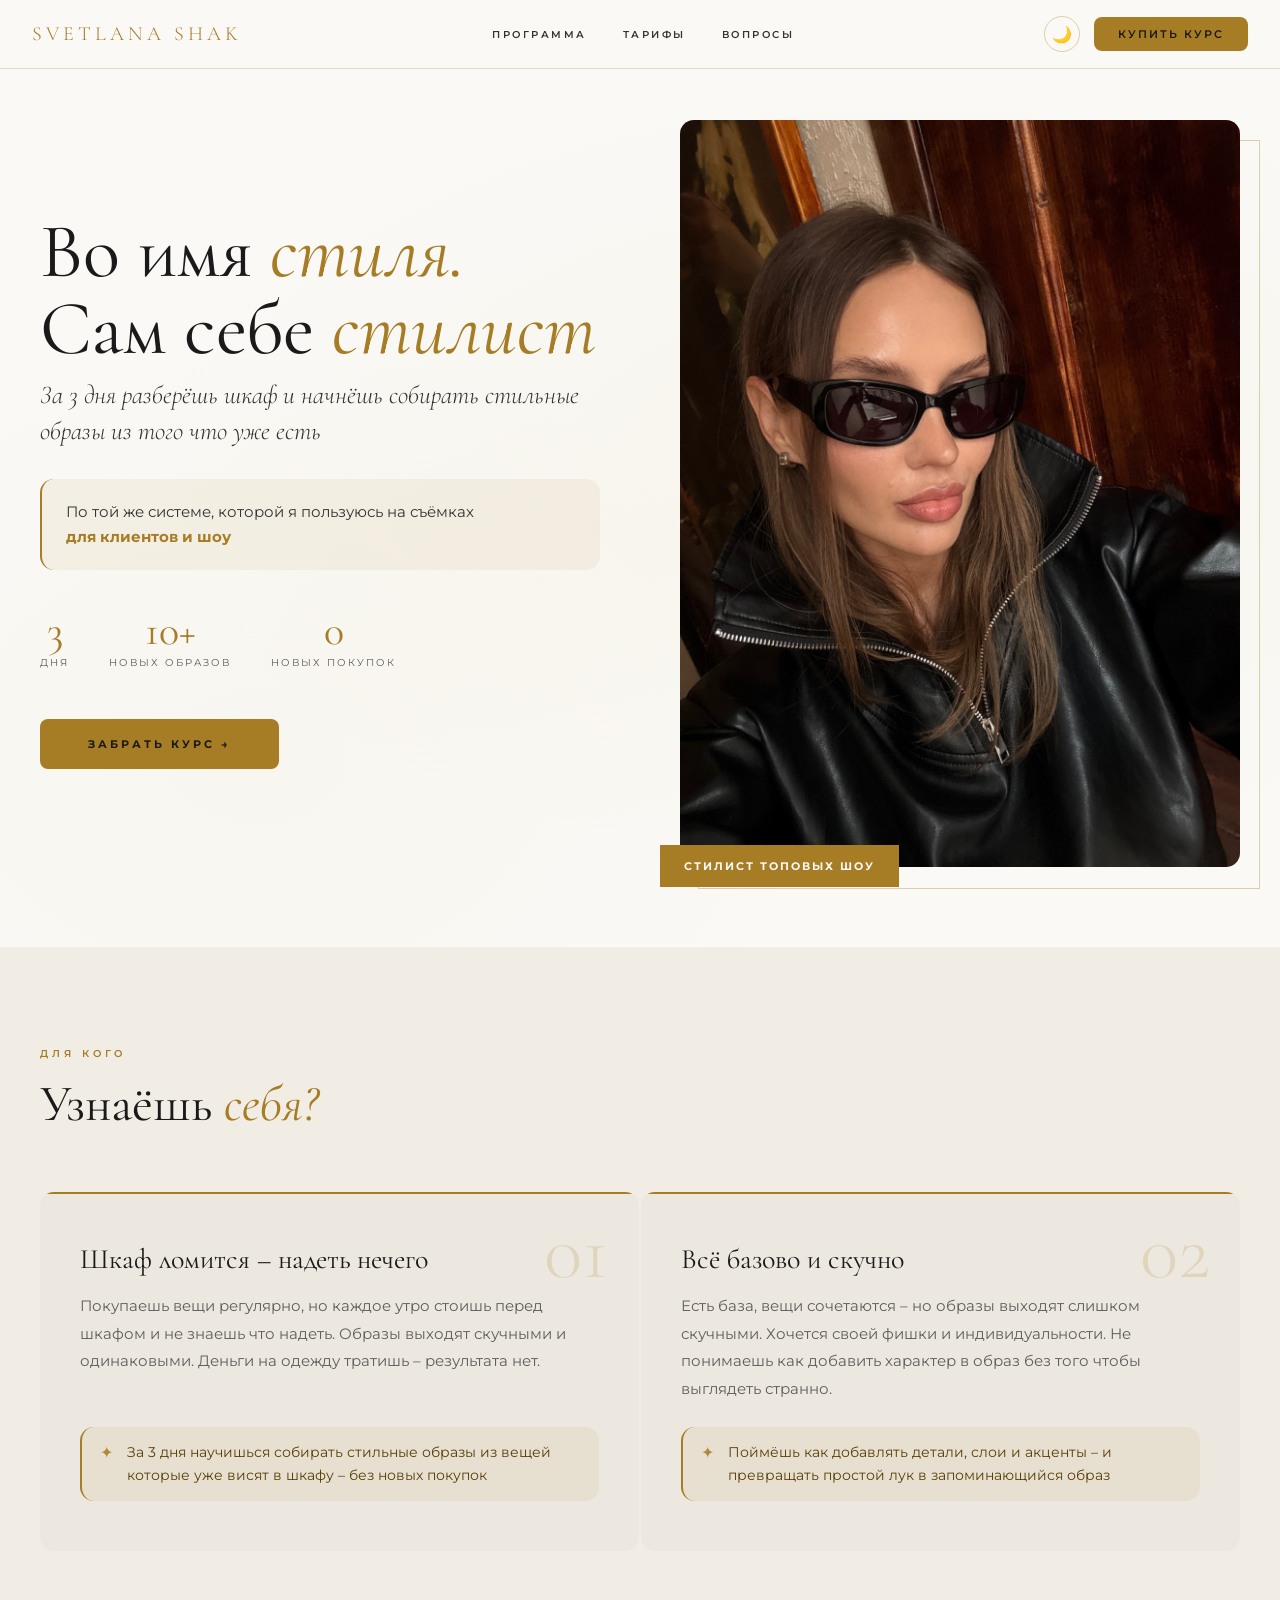
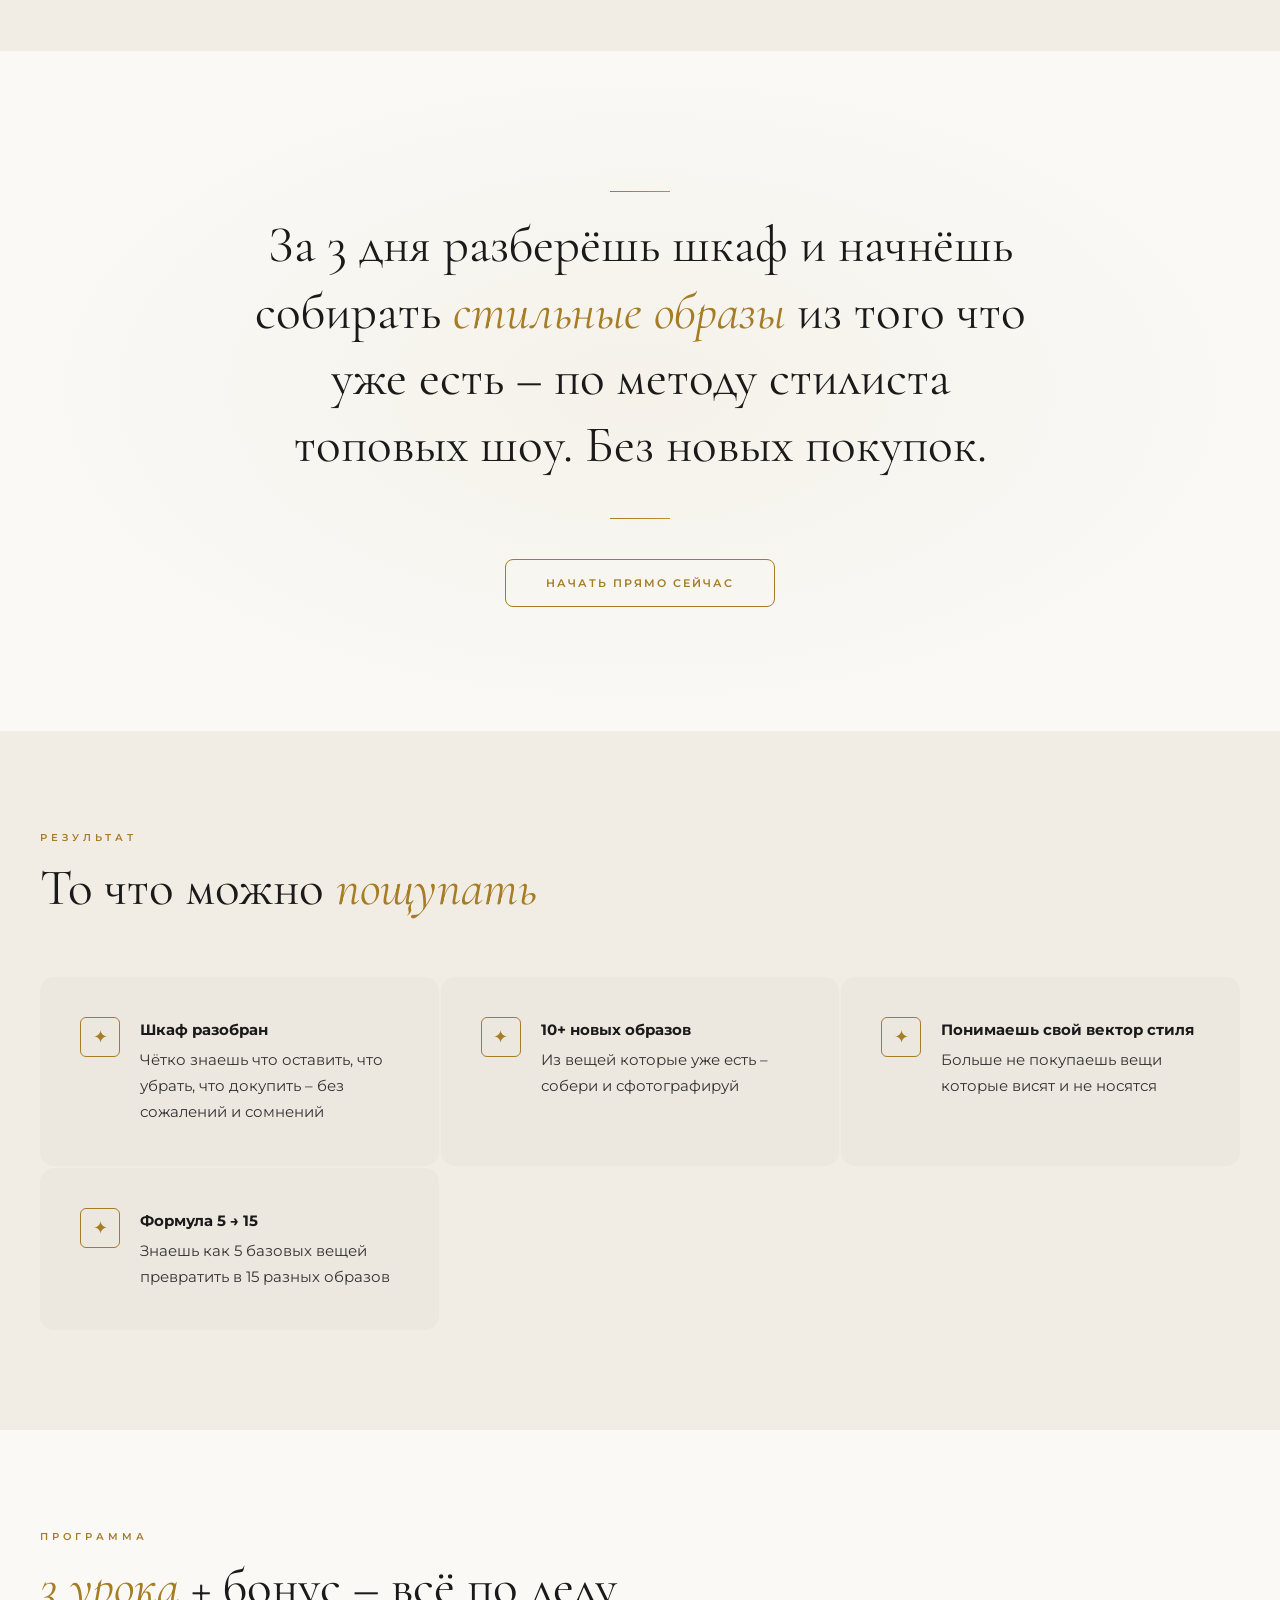
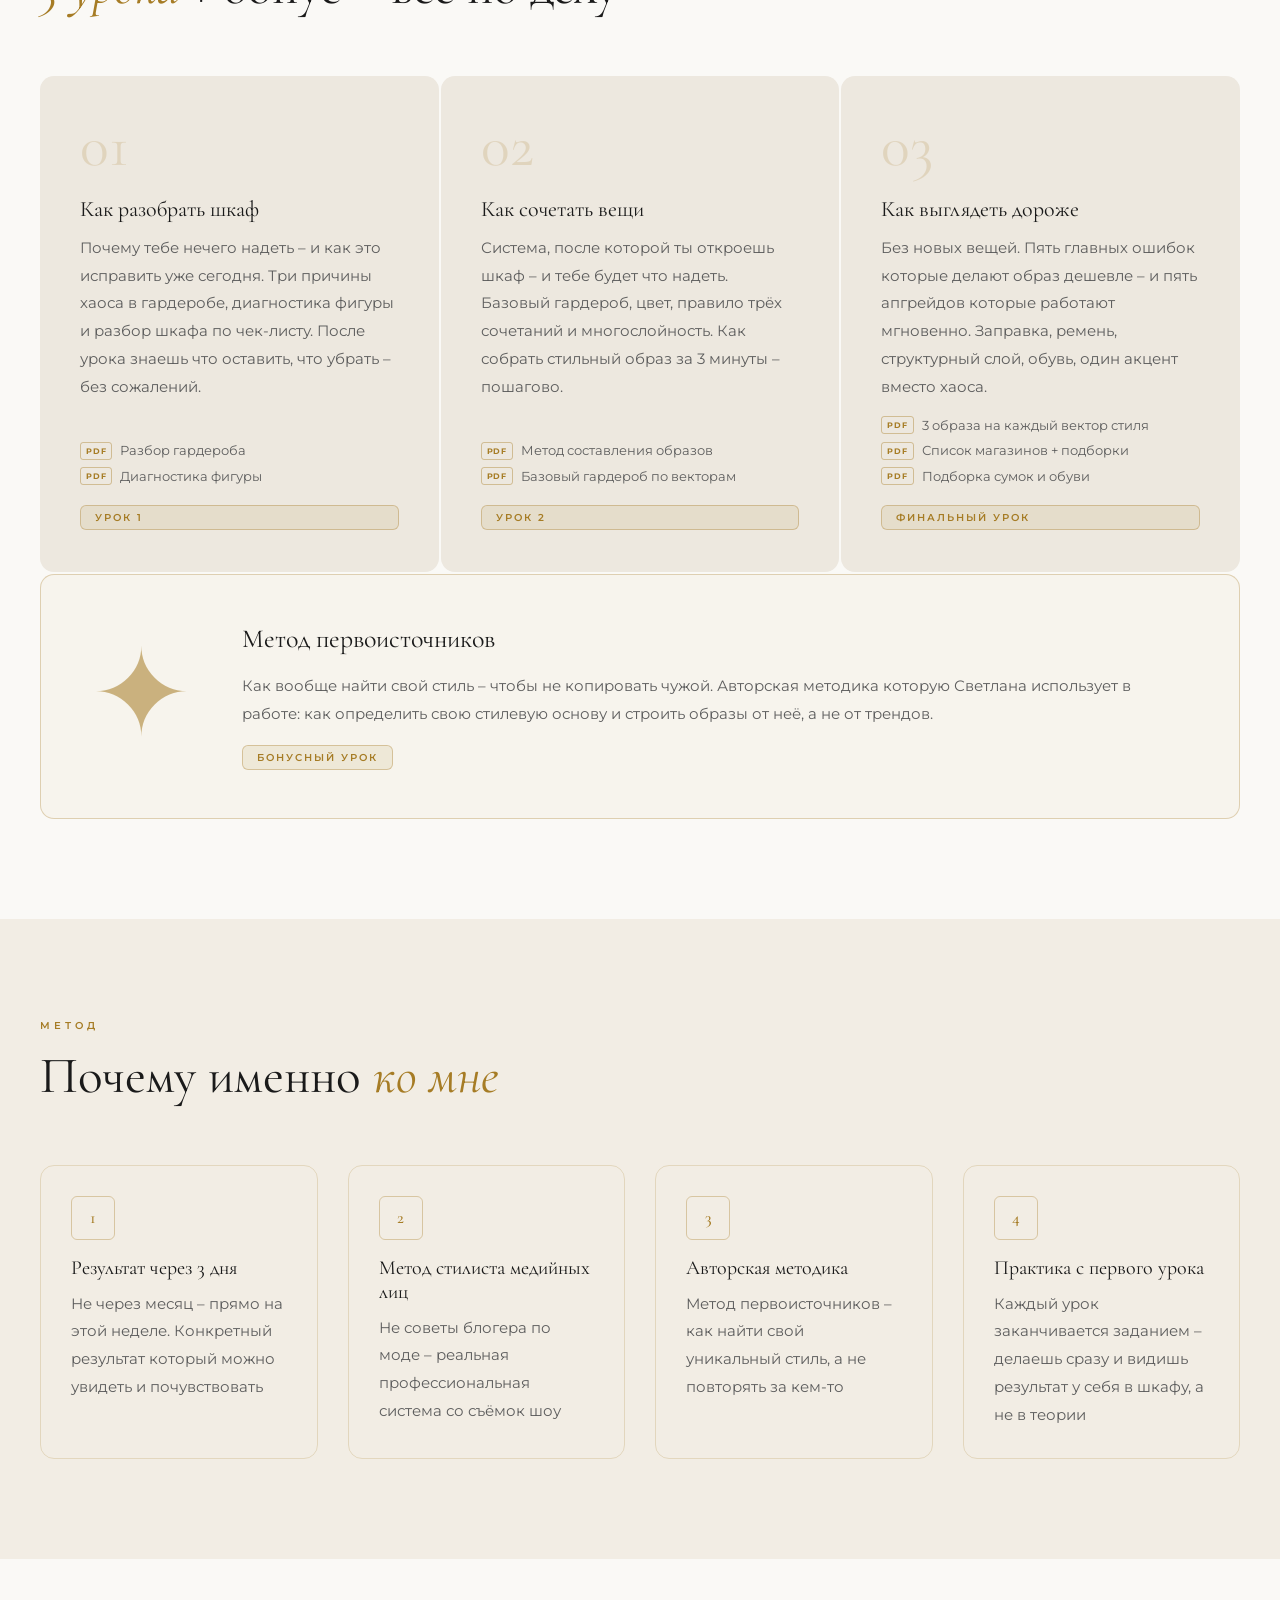
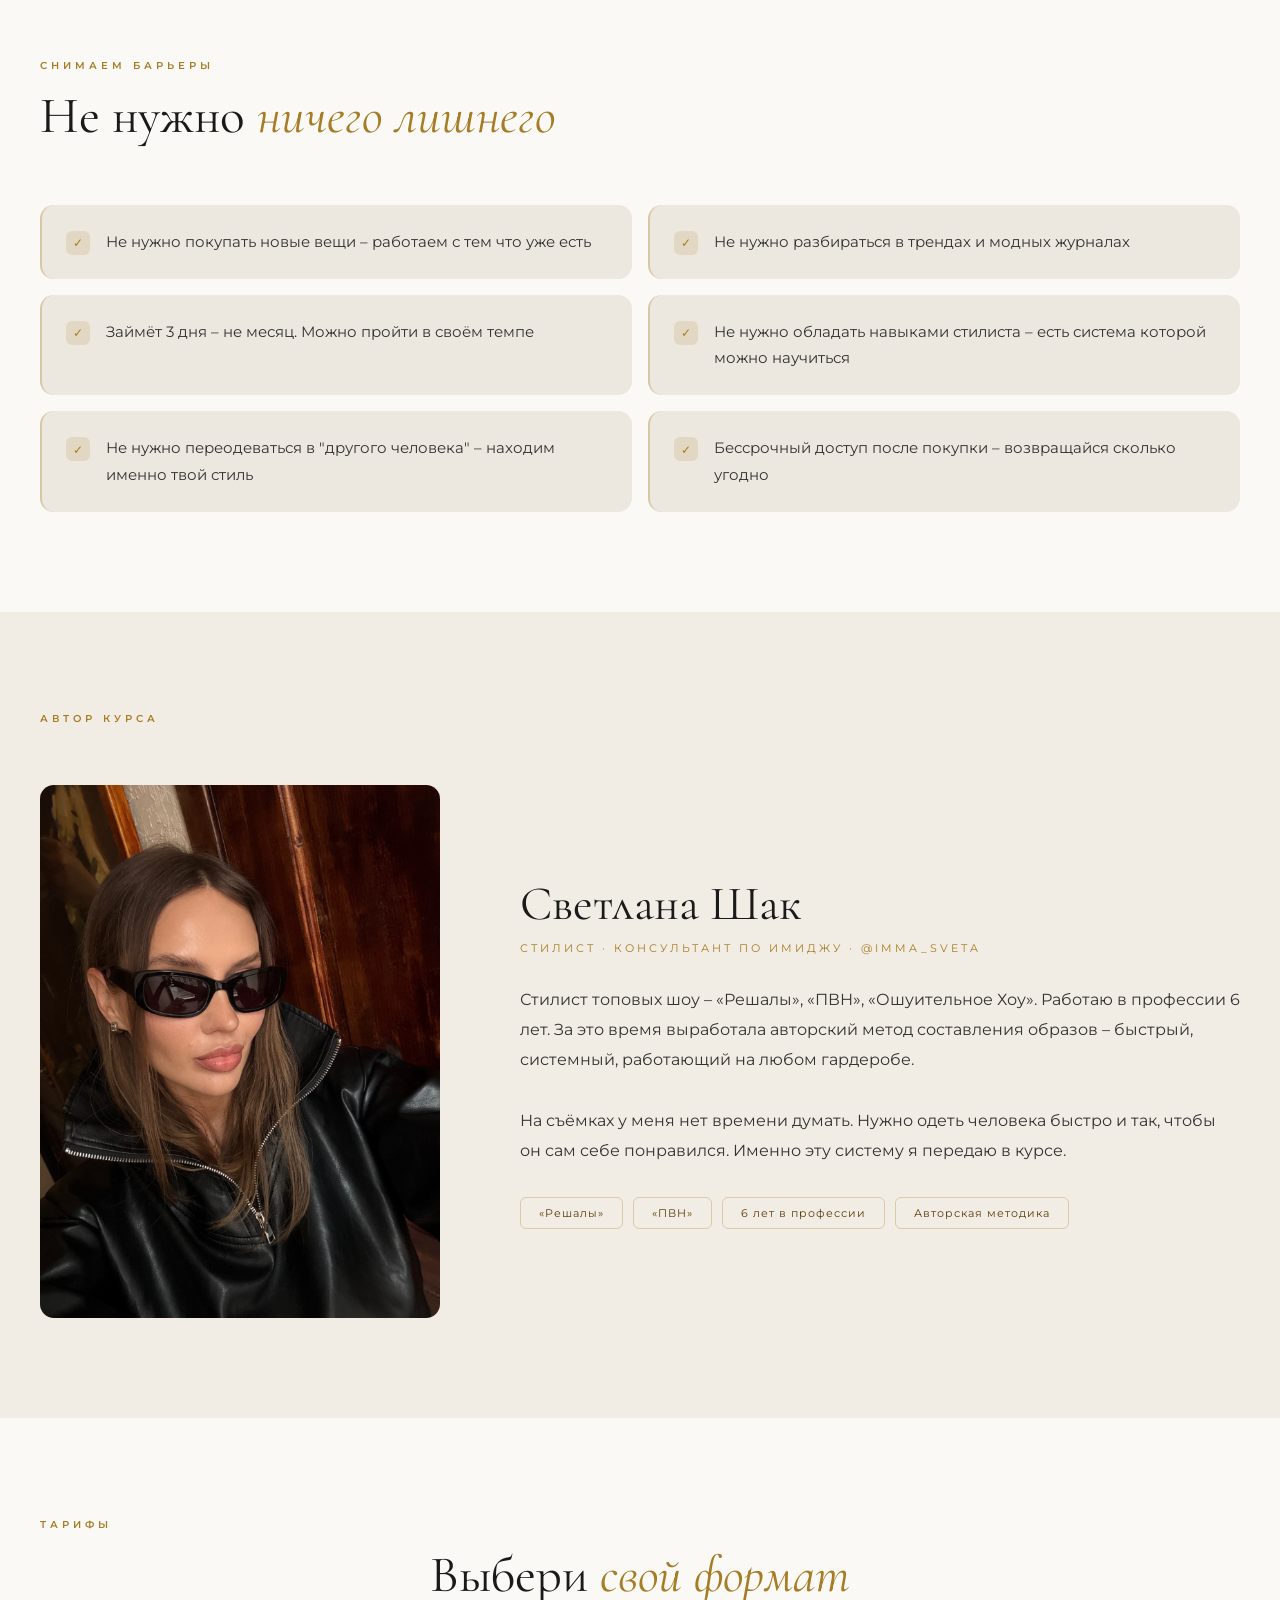
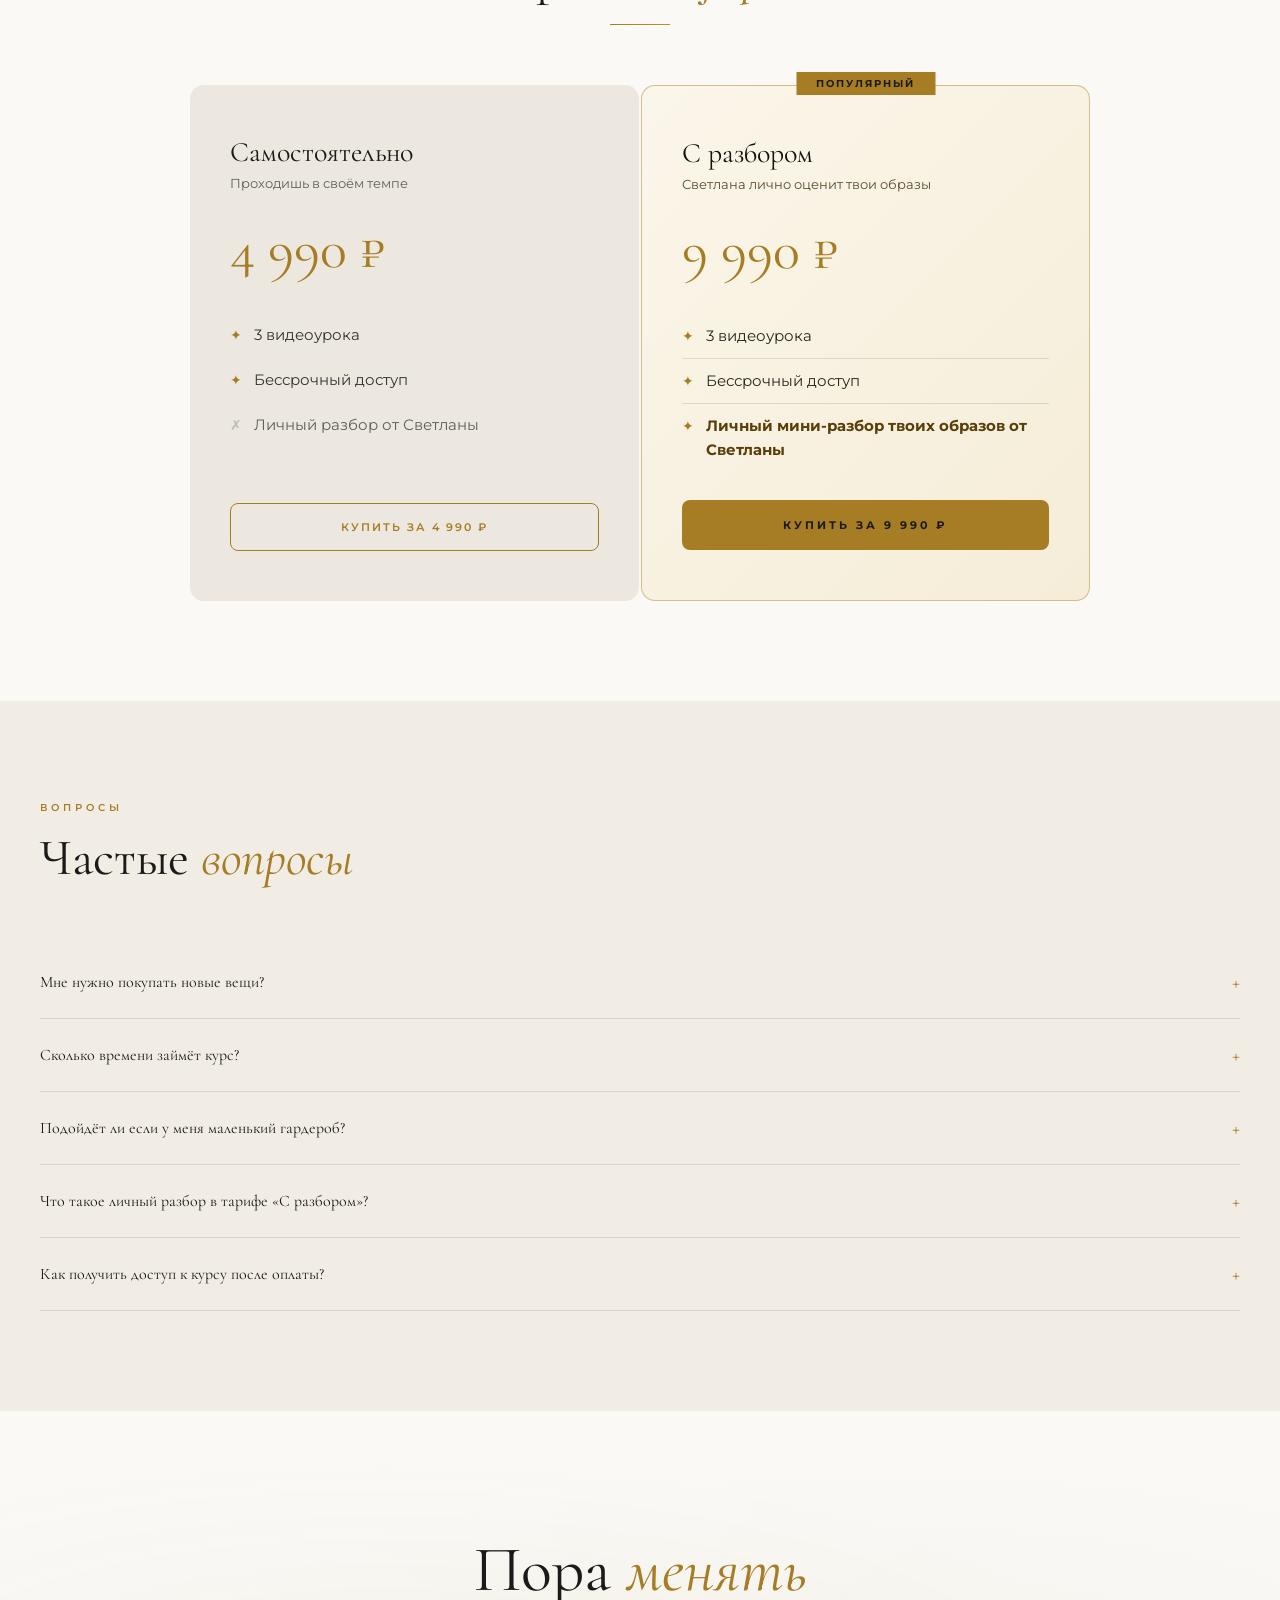
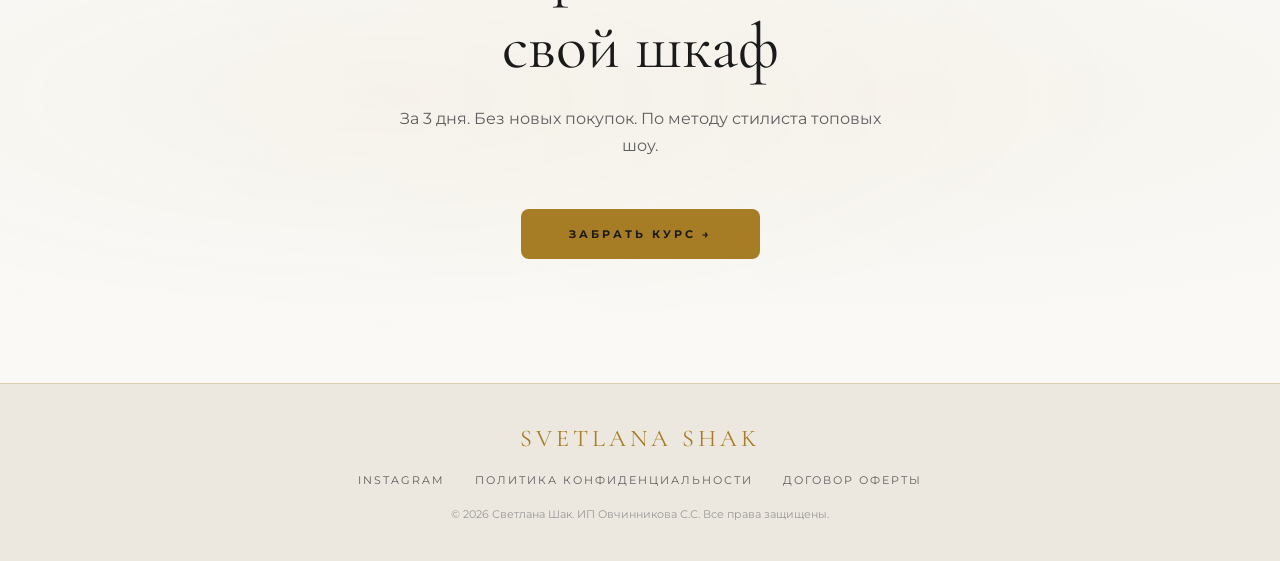
==== index.html @ 478f1543 "Add files via upload" ====
<!DOCTYPE html>
<html lang="ru">
<head>
<meta charset="UTF-8">
<meta name="viewport" content="width=device-width, initial-scale=1.0">
<title>Во имя стиля. Сам себе стилист – Светлана Шак</title>
<meta name="description" content="Онлайн-курс стилиста Светланы Шак. За 3 дня разберёшь шкаф и начнёшь собирать 10+ стильных образов из вещей которые уже есть – без новых покупок.">
<meta property="og:title" content="Во имя стиля. Сам себе стилист – Светлана Шак">
<meta property="og:description" content="За 3 дня разберёшь шкаф и начнёшь собирать стильные образы из того что уже есть. По методу стилиста топовых шоу.">
<meta property="og:image" content="https://svetlanashak.github.io/-/photo.jpg">
<meta property="og:type" content="website">
<link rel="preconnect" href="https://fonts.googleapis.com">
<link rel="preconnect" href="https://fonts.gstatic.com" crossorigin>
<link href="https://fonts.googleapis.com/css2?family=Cormorant+Garamond:ital,wght@0,300;0,400;0,500;0,600;1,300;1,400&family=Montserrat:wght@300;400;500;600;700&display=swap" rel="stylesheet">
<link rel="icon" type="image/png" href="favicon.png">
<link rel="apple-touch-icon" href="favicon.png">
<link rel="stylesheet" href="styles.css">
<script src="main.js" defer></script>
</head>
<body>

<a class="skip-link" href="#main-content">К содержанию</a>

<div id="scroll-progress"></div>

<!-- NAV -->
<nav aria-label="Основная навигация">
  <a href="#" class="nav-logo" aria-label="На главную">Svetlana Shak</a>
  <div class="nav-links">
    <a href="#program" class="nav-link">Программа</a>
    <a href="#tariffs" class="nav-link">Тарифы</a>
    <a href="#faq" class="nav-link">Вопросы</a>
  </div>
  <div class="nav-actions">
    <button type="button" id="theme-toggle" aria-label="Сменить тему: тёмная или светлая тема">🌙</button>
    <a href="#tariffs" class="nav-cta">Купить курс</a>
    <button type="button" class="nav-hamburger" id="nav-hamburger" aria-label="Открыть меню" aria-expanded="false">
      <span></span><span></span><span></span>
    </button>
  </div>
</nav>

<div class="mobile-nav" id="mobile-nav" aria-hidden="true">
  <a href="#program" class="mobile-nav-link">Программа</a>
  <a href="#tariffs" class="mobile-nav-link">Тарифы</a>
  <a href="#faq" class="mobile-nav-link">Вопросы</a>
  <a href="#tariffs" class="mobile-nav-cta">Купить курс</a>
</div>

<main id="main-content" tabindex="-1">

<!-- HERO -->
<section class="hero">
  <div class="hero-grid">
    <div class="hero-content">
      <h1 class="fade-up delay-2">
        Во имя <em>стиля.</em><br>Сам себе <em>стилист</em>
      </h1>
      <p class="hero-sub fade-up delay-3">
        За 3 дня разберёшь шкаф и начнёшь собирать стильные образы из того что уже есть
      </p>
      <div class="hero-promise fade-up delay-4">
        По той же системе, которой я пользуюсь на съёмках<br>
        <strong>для клиентов и шоу</strong>
      </div>
      <div class="hero-stats fade-up delay-4">
        <div class="stat-item">
          <div class="stat-num" data-target="3">3</div>
          <div class="stat-label">дня</div>
        </div>
        <div class="stat-item">
          <div class="stat-num" data-target="10" data-plus="1">10+</div>
          <div class="stat-label">новых образов</div>
        </div>
        <div class="stat-item">
          <div class="stat-num">0</div>
          <div class="stat-label">новых покупок</div>
        </div>
      </div>
      <a href="#tariffs" class="btn-gold fade-up delay-4">Забрать курс →</a>
    </div>
    <div class="hero-photo fade-up delay-3">
      <div class="hero-photo-wrap">
        <img src="photo.jpg" alt="Светлана Шак – стилист" width="600" height="800" decoding="async" fetchpriority="high">
      </div>
      <div class="hero-photo-label">Стилист топовых шоу</div>
    </div>
  </div>
</section>

<!-- FOR WHOM -->
<section class="for-whom">
  <div class="container">
    <div class="section-label">Для кого</div>
    <h2 class="section-title">Узнаёшь <em>себя?</em></h2>

    <div class="for-whom-grid">
      <div class="segment-card">
        <div class="segment-num">01</div>
        <div class="segment-title">Шкаф ломится – надеть нечего</div>
        <p class="segment-desc">Покупаешь вещи регулярно, но каждое утро стоишь перед шкафом и не знаешь что надеть. Образы выходят скучными и одинаковыми. Деньги на одежду тратишь – результата нет.</p>
        <div class="segment-result">
          За 3 дня научишься собирать стильные образы из вещей которые уже висят в шкафу – без новых покупок
        </div>
      </div>
      <div class="segment-card">
        <div class="segment-num">02</div>
        <div class="segment-title">Всё базово и скучно</div>
        <p class="segment-desc">Есть база, вещи сочетаются – но образы выходят слишком скучными. Хочется своей фишки и индивидуальности. Не понимаешь как добавить характер в образ без того чтобы выглядеть странно.</p>
        <div class="segment-result">
          Поймёшь как добавлять детали, слои и акценты – и превращать простой лук в запоминающийся образ
        </div>
      </div>
    </div>
  </div>
</section>

<!-- BIG PROMISE -->
<section class="big-promise">
  <div class="gold-line"></div>
  <p class="promise-text">
    За 3 дня разберёшь шкаф и начнёшь собирать <em>стильные образы</em> из того что уже есть – по методу стилиста топовых шоу. Без новых покупок.
  </p>
  <div class="gold-line"></div>
  <a href="#tariffs" class="btn-outline">Начать прямо сейчас</a>
</section>

<!-- RESULTS -->
<section class="results">
  <div class="container">
    <div class="section-label">Результат</div>
    <h2 class="section-title">То что можно <em>пощупать</em></h2>

    <div class="results-grid">
      <div class="result-item">
        <div class="result-icon">✦</div>
        <div class="result-text">
          <strong>Шкаф разобран</strong>
          Чётко знаешь что оставить, что убрать, что докупить – без сожалений и сомнений
        </div>
      </div>
      <div class="result-item">
        <div class="result-icon">✦</div>
        <div class="result-text">
          <strong>10+ новых образов</strong>
          Из вещей которые уже есть – собери и сфотографируй
        </div>
      </div>
      <div class="result-item">
        <div class="result-icon">✦</div>
        <div class="result-text">
          <strong>Понимаешь свой вектор стиля</strong>
          Больше не покупаешь вещи которые висят и не носятся
        </div>
      </div>
      <div class="result-item">
        <div class="result-icon">✦</div>
        <div class="result-text">
          <strong>Формула 5 → 15</strong>
          Знаешь как 5 базовых вещей превратить в 15 разных образов
        </div>
      </div>
    </div>
  </div>
</section>

<!-- PROGRAM -->
<section class="program" id="program">
  <div class="container">
    <div class="section-label">Программа</div>
    <h2 class="section-title"><em>3 урока</em> + бонус – всё по делу</h2>

    <div class="program-grid">
      <div class="lesson-card">
        <div class="lesson-num">01</div>
        <div class="lesson-title">Как разобрать шкаф</div>
        <p class="lesson-desc">Почему тебе нечего надеть – и как это исправить уже сегодня. Три причины хаоса в гардеробе, диагностика фигуры и разбор шкафа по чек-листу. После урока знаешь что оставить, что убрать – без сожалений.</p>
        <div class="lesson-materials">
          <div class="material-chip"><span class="material-type">PDF</span> Разбор гардероба</div>
          <div class="material-chip"><span class="material-type">PDF</span> Диагностика фигуры</div>
        </div>
        <div class="lesson-badge">Урок 1</div>
      </div>
      <div class="lesson-card">
        <div class="lesson-num">02</div>
        <div class="lesson-title">Как сочетать вещи</div>
        <p class="lesson-desc">Система, после которой ты откроешь шкаф – и тебе будет что надеть. Базовый гардероб, цвет, правило трёх сочетаний и многослойность. Как собрать стильный образ за 3 минуты – пошагово.</p>
        <div class="lesson-materials">
          <div class="material-chip"><span class="material-type">PDF</span> Метод составления образов</div>
          <div class="material-chip"><span class="material-type">PDF</span> Базовый гардероб по векторам</div>
        </div>
        <div class="lesson-badge">Урок 2</div>
      </div>
      <div class="lesson-card">
        <div class="lesson-num">03</div>
        <div class="lesson-title">Как выглядеть дороже</div>
        <p class="lesson-desc">Без новых вещей. Пять главных ошибок которые делают образ дешевле – и пять апгрейдов которые работают мгновенно. Заправка, ремень, структурный слой, обувь, один акцент вместо хаоса.</p>
        <div class="lesson-materials">
          <div class="material-chip"><span class="material-type">PDF</span> 3 образа на каждый вектор стиля</div>
          <div class="material-chip"><span class="material-type">PDF</span> Список магазинов + подборки</div>
          <div class="material-chip"><span class="material-type">PDF</span> Подборка сумок и обуви</div>
        </div>
        <div class="lesson-badge">Финальный урок</div>
      </div>
      <div class="lesson-card lesson-card--bonus">
        <div class="lesson-num">✦</div>
        <div class="lesson-title">Метод первоисточников</div>
        <p class="lesson-desc">Как вообще найти свой стиль – чтобы не копировать чужой. Авторская методика которую Светлана использует в работе: как определить свою стилевую основу и строить образы от неё, а не от трендов.</p>
        <div class="lesson-badge">Бонусный урок</div>
      </div>
    </div>
  </div>
</section>

<!-- WOW EFFECTS -->
<section class="wow-section">
  <div class="container">
    <div class="section-label">Метод</div>
    <h2 class="section-title">Почему именно <em>ко мне</em></h2>

    <div class="wow-grid">
      <div class="wow-item">
        <div class="wow-icon" aria-hidden="true">1</div>
        <div class="wow-title">Результат через 3 дня</div>
        <p class="wow-desc">Не через месяц – прямо на этой неделе. Конкретный результат который можно увидеть и почувствовать</p>
      </div>
      <div class="wow-item">
        <div class="wow-icon" aria-hidden="true">2</div>
        <div class="wow-title">Метод стилиста медийных лиц</div>
        <p class="wow-desc">Не советы блогера по моде – реальная профессиональная система со съёмок шоу</p>
      </div>
      <div class="wow-item">
        <div class="wow-icon" aria-hidden="true">3</div>
        <div class="wow-title">Авторская методика</div>
        <p class="wow-desc">Метод первоисточников – как найти свой уникальный стиль, а не повторять за кем-то</p>
      </div>
      <div class="wow-item">
        <div class="wow-icon" aria-hidden="true">4</div>
        <div class="wow-title">Практика с первого урока</div>
        <p class="wow-desc">Каждый урок заканчивается заданием – делаешь сразу и видишь результат у себя в шкафу, а не в теории</p>
      </div>
    </div>
  </div>
</section>

<!-- PAIN KILLERS -->
<section class="painkillers">
  <div class="container">
    <div class="section-label">Снимаем барьеры</div>
    <h2 class="section-title">Не нужно <em>ничего лишнего</em></h2>

    <div class="pk-list">
      <div class="pk-item">
        <div class="pk-check">✓</div>
        <div class="pk-text">Не нужно покупать новые вещи – работаем с тем что уже есть</div>
      </div>
      <div class="pk-item">
        <div class="pk-check">✓</div>
        <div class="pk-text">Не нужно разбираться в трендах и модных журналах</div>
      </div>
      <div class="pk-item">
        <div class="pk-check">✓</div>
        <div class="pk-text">Займёт 3 дня – не месяц. Можно пройти в своём темпе</div>
      </div>
      <div class="pk-item">
        <div class="pk-check">✓</div>
        <div class="pk-text">Не нужно обладать навыками стилиста – есть система которой можно научиться</div>
      </div>
      <div class="pk-item">
        <div class="pk-check">✓</div>
        <div class="pk-text">Не нужно переодеваться в "другого человека" – находим именно твой стиль</div>
      </div>
      <div class="pk-item">
        <div class="pk-check">✓</div>
        <div class="pk-text">Бессрочный доступ после покупки – возвращайся сколько угодно</div>
      </div>
    </div>
  </div>
</section>

<!-- EXPERT -->
<section class="expert">
  <div class="container">
    <div class="section-label">Автор курса</div>
    <div class="expert-grid">
      <div class="expert-photo">
        <div class="expert-photo-wrap">
          <img src="photo.jpg" alt="Светлана Шак" loading="lazy" decoding="async" width="400" height="533">
        </div>
      </div>
      <div class="expert-info">
        <div class="expert-name">Светлана Шак</div>
        <div class="expert-title">Стилист · Консультант по имиджу · @imma_sveta</div>
        <p class="expert-bio">
          Стилист топовых шоу – «Решалы», «ПВН», «Ошуительное Хоу». Работаю в профессии 6 лет. За это время выработала авторский метод составления образов – быстрый, системный, работающий на любом гардеробе.
        </p>
        <p class="expert-bio">
          На съёмках у меня нет времени думать. Нужно одеть человека быстро и так, чтобы он сам себе понравился. Именно эту систему я передаю в курсе.
        </p>
        <div class="expert-tags">
          <div class="expert-tag">«Решалы»</div>
          <div class="expert-tag">«ПВН»</div>
          <div class="expert-tag">6 лет в профессии</div>
          <div class="expert-tag">Авторская методика</div>
        </div>
      </div>
    </div>
  </div>
</section>

<!-- TARIFFS -->
<section class="tariffs" id="tariffs">
  <div class="container">
    <div class="section-label">Тарифы</div>
    <h2 class="section-title">Выбери <em>свой формат</em></h2>
    <div class="gold-line"></div>

    <div class="tariffs-grid">
      <div class="tariff-card">
        <div class="tariff-name">Самостоятельно</div>
        <div class="tariff-subtitle">Проходишь в своём темпе</div>
        <div class="tariff-price">4 990 ₽</div>
        <ul class="tariff-features">
          <li><span class="feat-icon">✦</span> 3 видеоурока</li>
          <li><span class="feat-icon">✦</span> Бессрочный доступ</li>
          <li><span class="feat-icon no">✗</span> <span class="feat-muted">Личный разбор от Светланы</span></li>
        </ul>
        <a href="#" class="btn-outline">Купить за 4 990 ₽</a>
      </div>

      <div class="tariff-card featured">
        <div class="tariff-name">С разбором</div>
        <div class="tariff-subtitle">Светлана лично оценит твои образы</div>
        <div class="tariff-price">9 990 ₽</div>
        <ul class="tariff-features">
          <li><span class="feat-icon">✦</span> 3 видеоурока</li>
          <li><span class="feat-icon">✦</span> Бессрочный доступ</li>
          <li><span class="feat-icon">✦</span> <strong>Личный мини-разбор твоих образов от Светланы </strong></li>
        </ul>
        <a href="#" class="btn-gold">Купить за 9 990 ₽</a>
      </div>
    </div>
  </div>
</section>

<!-- FAQ -->
<section class="faq" id="faq">
  <div class="container">
    <div class="section-label">Вопросы</div>
    <h2 class="section-title" id="faq-heading">Частые <em>вопросы</em></h2>

    <div class="faq-list" role="region" aria-labelledby="faq-heading">
      <div class="faq-item">
        <button type="button" class="faq-q" id="faq-q-1" aria-expanded="false" aria-controls="faq-panel-1">
          <span class="faq-q-text">Мне нужно покупать новые вещи?</span>
          <span class="faq-arrow" aria-hidden="true">+</span>
        </button>
        <div class="faq-a" id="faq-panel-1" role="region" aria-labelledby="faq-q-1" aria-hidden="true">Нет. Весь курс построен на том чтобы работать с тем что уже есть в вашем шкафу. Никаких новых покупок не требуется.</div>
      </div>
      <div class="faq-item">
        <button type="button" class="faq-q" id="faq-q-2" aria-expanded="false" aria-controls="faq-panel-2">
          <span class="faq-q-text">Сколько времени займёт курс?</span>
          <span class="faq-arrow" aria-hidden="true">+</span>
        </button>
        <div class="faq-a" id="faq-panel-2" role="region" aria-labelledby="faq-q-2" aria-hidden="true">3 урока, можно проходить в своём темпе. Реальный результат – через 3 дня если проходить последовательно. Доступ бессрочный.</div>
      </div>
      <div class="faq-item">
        <button type="button" class="faq-q" id="faq-q-3" aria-expanded="false" aria-controls="faq-panel-3">
          <span class="faq-q-text">Подойдёт ли если у меня маленький гардероб?</span>
          <span class="faq-arrow" aria-hidden="true">+</span>
        </button>
        <div class="faq-a" id="faq-panel-3" role="region" aria-labelledby="faq-q-3" aria-hidden="true">Да, метод работает на любом количестве вещей. Суть не в количестве – а в системе их сочетания.</div>
      </div>
      <div class="faq-item">
        <button type="button" class="faq-q" id="faq-q-4" aria-expanded="false" aria-controls="faq-panel-4">
          <span class="faq-q-text">Что такое личный разбор в тарифе «С разбором»?</span>
          <span class="faq-arrow" aria-hidden="true">+</span>
        </button>
        <div class="faq-a" id="faq-panel-4" role="region" aria-labelledby="faq-q-4" aria-hidden="true">После прохождения курса вы отправляете Светлане фото собранных образов, а она отправляет голосовое сообщение или текст с разбором – что хорошо, что улучшить и как.</div>
      </div>
      <div class="faq-item">
        <button type="button" class="faq-q" id="faq-q-5" aria-expanded="false" aria-controls="faq-panel-5">
          <span class="faq-q-text">Как получить доступ к курсу после оплаты?</span>
          <span class="faq-arrow" aria-hidden="true">+</span>
        </button>
        <div class="faq-a" id="faq-panel-5" role="region" aria-labelledby="faq-q-5" aria-hidden="true">Сразу после оплаты на вашу почту придёт письмо со ссылкой на доступ к урокам.</div>
      </div>
    </div>
  </div>
</section>

<!-- CTA FINAL -->
<section class="cta-final">
  <div class="container">
    <h2 class="cta-title">Пора <em>менять</em><br>свой шкаф</h2>
    <p class="cta-sub">За 3 дня. Без новых покупок. По методу стилиста топовых шоу.</p>
    <a href="#tariffs" class="btn-gold">Забрать курс →</a>
  </div>
</section>

</main>

<!-- FOOTER -->
<footer>
  <div class="footer-logo">Svetlana Shak</div>
  <div class="footer-links">
    <a href="https://instagram.com/imma_sveta" target="_blank" rel="noopener noreferrer">Instagram</a>
    <a href="policy.html">Политика конфиденциальности</a>
    <a href="oferta.html">Договор оферты</a>
  </div>
  <div class="footer-note">© 2026 Светлана Шак. ИП Овчинникова С.С. Все права защищены.</div>
</footer>

</body>
</html>
---- styles.css ----
:root {
    --black: #FAF9F6;
    --black-soft: #F2EDE4;
    --black-card: #EDE8DF;
    --gold: #A67C25;
    --gold-light: #BF9030;
    --gold-pale: #6B4E0A;
    --white: #1A1A1A;
    --gray: #5e5e5e;
    --gray-light: #333333;
  }

  * { margin: 0; padding: 0; box-sizing: border-box; }

  html { scroll-behavior: smooth; }

  .hero,
  section[id] {
    scroll-margin-top: 88px;
  }

  body {
    background: var(--black);
    color: var(--white);
    font-family: 'Montserrat', sans-serif;
    font-weight: 400;
    overflow-x: hidden;
  }

  /* ── TYPOGRAPHY ── */
  h1, h2, h3 { font-family: 'Cormorant Garamond', serif; font-weight: 400; }

  /* ── GOLD LINE ── */
  .gold-line {
    width: 60px; height: 1px;
    background: var(--gold);
    margin: 20px auto;
  }
  .gold-line.left { margin-left: 0; }

  /* ── NAV ── */
  nav {
    position: fixed; top: 0; left: 0; right: 0; z-index: 100;
    padding: 16px 32px;
    display: flex; justify-content: space-between; align-items: center;
    gap: 16px;
    background: rgba(250,249,246,0.96);
    backdrop-filter: blur(12px);
    border-bottom: 1px solid rgba(166,124,37,0.25);
  }

  .nav-logo {
    font-family: 'Cormorant Garamond', serif;
    font-size: 20px; font-weight: 300;
    letter-spacing: 4px;
    color: var(--gold);
    text-transform: uppercase;
    text-decoration: none;
    flex-shrink: 0;
  }
  .nav-logo:hover { color: var(--gold-light); }

  .nav-links {
    display: flex;
    align-items: center;
    justify-content: center;
    flex: 1;
    gap: clamp(16px, 3vw, 36px);
    min-width: 0;
  }

  .nav-link {
    font-size: 10px;
    font-weight: 600;
    letter-spacing: 2.5px;
    text-transform: uppercase;
    color: var(--gray-light);
    text-decoration: none;
    white-space: nowrap;
    transition: color 0.25s ease;
  }
  .nav-link:hover { color: var(--gold); }

  .nav-actions {
    display: flex;
    align-items: center;
    gap: 14px;
    flex-shrink: 0;
  }

  #theme-toggle {
    background: none;
    border: 1px solid rgba(166,124,37,0.35);
    width: 36px;
    height: 36px;
    border-radius: 50%;
    cursor: pointer;
    display: flex;
    align-items: center;
    justify-content: center;
    font-size: 16px;
    transition: border-color 0.25s ease, background 0.25s ease, color 0.25s ease;
    color: inherit;
  }
  #theme-toggle:hover {
    border-color: var(--gold);
    background: rgba(166,124,37,0.08);
  }

  .nav-cta {
    background: var(--gold);
    color: var(--black);
    padding: 10px 24px;
    font-size: 11px;
    font-weight: 600;
    letter-spacing: 2px;
    text-transform: uppercase;
    text-decoration: none;
    transition: all 0.3s;
  }
  .nav-cta:hover { background: var(--gold-light); }

  /* ── HERO ── */
  .hero {
    min-height: 100vh;
    display: flex; align-items: center;
    padding: 120px 40px 80px;
    position: relative;
    overflow: hidden;
  }

  .hero::before {
    content: '';
    position: absolute; inset: 0;
    background: 
      radial-gradient(ellipse at 70% 50%, rgba(201,168,76,0.06) 0%, transparent 60%),
      radial-gradient(ellipse at 20% 80%, rgba(201,168,76,0.04) 0%, transparent 40%);
  }

  .hero-grid {
    max-width: 1200px; margin: 0 auto;
    display: grid; grid-template-columns: 1fr 1fr;
    gap: 80px; align-items: center;
    position: relative; z-index: 1;
  }


  .hero h1 {
    font-size: clamp(52px, 6vw, 88px);
    line-height: 1.0;
    margin-bottom: 10px;
    color: var(--white);
  }

  .hero h1 em {
    font-style: italic; color: var(--gold);
  }

  .hero-sub {
    font-size: clamp(18px, 2vw, 26px);
    font-family: 'Cormorant Garamond', serif;
    color: var(--gray-light);
    margin-bottom: 30px;
    font-weight: 300; font-style: italic;
    line-height: 1.4;
  }

  .hero-promise {
    background: rgba(201,168,76,0.08);
    border-left: 2px solid var(--gold);
    padding: 20px 24px;
    margin-bottom: 40px;
    font-size: 15px;
    line-height: 1.7;
    color: var(--gray-light);
  }

  .hero-promise strong { color: var(--gold); }

  .hero-stats {
    display: flex; gap: 40px; margin-bottom: 50px;
  }

  .stat-item { text-align: center; }
  .stat-num {
    font-family: 'Cormorant Garamond', serif;
    font-size: 42px; color: var(--gold);
    line-height: 1;
  }
  .stat-label {
    font-size: 10px; letter-spacing: 2px;
    text-transform: uppercase; color: var(--gray);
    margin-top: 4px;
  }

  .hero-photo {
    position: relative;
  }

  .hero-photo-wrap {
    position: relative;
    aspect-ratio: 3/4;
    overflow: hidden;
    background: var(--black-card);
  }

  .hero-photo-wrap img {
    width: 100%; height: 100%;
    object-fit: cover;
    filter: grayscale(20%);
  }


  .hero-photo::after {
    content: '';
    position: absolute; top: 20px; right: -20px;
    width: 100%; height: 100%;
    border: 1px solid rgba(201,168,76,0.3);
    z-index: -1;
  }

  .hero-photo-label {
    position: absolute; bottom: -20px; left: -20px;
    background: var(--gold);
    color: var(--black);
    padding: 14px 24px;
    font-size: 11px; font-weight: 700;
    letter-spacing: 2px; text-transform: uppercase;
  }

  /* ── BUTTONS ── */
  .btn-gold {
    display: inline-block;
    background: var(--gold);
    color: var(--black);
    padding: 18px 48px;
    font-size: 11px; font-weight: 700;
    letter-spacing: 3px; text-transform: uppercase;
    text-decoration: none; cursor: pointer;
    border: none; transition: all 0.3s;
  }
  .btn-gold:hover { background: var(--gold-light); transform: translateY(-2px); }

  .btn-outline {
    display: inline-block;
    border: 1px solid var(--gold);
    color: var(--gold);
    padding: 16px 40px;
    font-size: 11px; font-weight: 600;
    letter-spacing: 2px; text-transform: uppercase;
    text-decoration: none; cursor: pointer;
    background: transparent; transition: all 0.3s;
  }
  .btn-outline:hover { background: rgba(201,168,76,0.1); }

  /* ── SECTION BASE ── */
  section { padding: 100px 40px; }

  .container { max-width: 1200px; margin: 0 auto; }

  .section-label {
    font-size: 10px; font-weight: 600;
    letter-spacing: 4px; text-transform: uppercase;
    color: var(--gold); margin-bottom: 16px;
  }

  .section-title {
    font-size: clamp(36px, 4vw, 60px);
    line-height: 1.1; margin-bottom: 20px;
  }

  .section-title em { font-style: italic; color: var(--gold); }

  /* ── FOR WHOM ── */
  .for-whom { background: var(--black-soft); }

  .for-whom-grid {
    display: grid; grid-template-columns: 1fr 1fr;
    gap: 2px; margin-top: 60px;
    align-items: stretch;
  }

  .segment-card {
    background: var(--black-card);
    padding: 50px 40px;
    position: relative; overflow: hidden;
    display: flex;
    flex-direction: column;
    min-height: 100%;
  }

  .segment-card::before {
    content: '';
    position: absolute; top: 0; left: 0; right: 0;
    height: 2px; background: var(--gold);
  }

  .segment-num {
    font-family: 'Cormorant Garamond', serif;
    font-size: 80px; font-weight: 300;
    color: rgba(201,168,76,0.12);
    position: absolute; top: 20px; right: 30px;
    line-height: 1;
  }

  .segment-title {
    font-family: 'Cormorant Garamond', serif;
    font-size: 28px; margin-bottom: 16px;
    color: var(--white);
  }

  .segment-desc {
    font-size: 15px; line-height: 1.85;
    color: var(--gray); margin-bottom: 24px;
    flex: 1 1 auto;
  }

  .segment-result {
    background: rgba(201,168,76,0.1);
    border-left: 2px solid var(--gold);
    padding: 14px 18px;
    font-size: 14px; line-height: 1.65;
    color: var(--gold-pale);
    display: flex;
    gap: 14px;
    align-items: flex-start;
    margin-top: auto;
  }

  .segment-result::before {
    content: '✦';
    flex-shrink: 0;
    font-family: 'Cormorant Garamond', serif;
    font-size: 16px;
    line-height: 1.4;
    color: var(--gold);
    opacity: 0.85;
    margin-top: 1px;
  }

  /* ── PROMISE ── */
  .big-promise .btn-outline { margin-top: 20px; }

  .big-promise {
    text-align: center;
    padding: 120px 40px;
    position: relative; overflow: hidden;
  }

  .big-promise::before {
    content: '';
    position: absolute; inset: 0;
    background: radial-gradient(ellipse at center, rgba(201,168,76,0.07) 0%, transparent 70%);
  }

  .promise-text {
    font-family: 'Cormorant Garamond', serif;
    font-size: clamp(28px, 4vw, 52px);
    line-height: 1.3; max-width: 800px; margin: 0 auto 40px;
    position: relative; z-index: 1;
  }

  .promise-text em { color: var(--gold); }

  /* ── RESULTS ── */
  .results { background: var(--black-soft); }

  .results-grid {
    display: grid; grid-template-columns: repeat(auto-fit, minmax(300px, 1fr));
    gap: 2px; margin-top: 60px;
  }

  .result-item {
    background: var(--black-card);
    padding: 40px;
    display: flex; gap: 20px; align-items: flex-start;
  }

  .result-icon {
    width: 40px; height: 40px; min-width: 40px;
    border: 1px solid var(--gold);
    display: flex; align-items: center; justify-content: center;
    font-family: 'Cormorant Garamond', serif;
    font-size: 18px; color: var(--gold);
  }

  .result-text {
    font-size: 15px; line-height: 1.75;
    color: var(--gray-light);
  }

  .result-text strong { color: var(--white); display: block; margin-bottom: 4px; }

  /* ── PROGRAM ── */
  .program { }

  .program-grid {
    display: grid; grid-template-columns: 1fr 1fr 1fr;
    gap: 2px; margin-top: 60px;
    align-items: stretch;
  }

  .lesson-card {
    background: var(--black-card);
    padding: 40px;
    position: relative;
    border-bottom: 2px solid transparent;
    transition: border-color 0.3s;
    display: flex;
    flex-direction: column;
    min-height: 100%;
  }

  .lesson-card:hover { border-bottom-color: var(--gold); }

  .lesson-num {
    font-family: 'Cormorant Garamond', serif;
    font-size: 60px; color: rgba(201,168,76,0.15);
    line-height: 1; margin-bottom: 20px;
  }

  .lesson-title {
    font-family: 'Cormorant Garamond', serif;
    font-size: 22px; margin-bottom: 12px;
    color: var(--white);
  }

  .lesson-desc {
    font-size: 15px; line-height: 1.85;
    color: var(--gray);
    flex: 1 1 auto;
  }

  .lesson-badge {
    display: inline-block; margin-top: auto;
    background: rgba(201,168,76,0.1);
    border: 1px solid rgba(201,168,76,0.3);
    color: var(--gold);
    padding: 5px 14px;
    font-size: 10px; font-weight: 600;
    letter-spacing: 2px; text-transform: uppercase;
  }

  /* ── LESSON MATERIALS ── */
  .lesson-materials {
    margin-top: 16px;
    margin-bottom: 20px;
    display: flex;
    flex-direction: column;
    gap: 7px;
  }

  .material-chip {
    display: flex;
    align-items: center;
    gap: 8px;
    font-size: 13px;
    color: var(--gray);
    line-height: 1.4;
  }

  .material-type {
    font-size: 8px;
    font-weight: 700;
    letter-spacing: 0.8px;
    color: var(--gold);
    border: 1px solid rgba(166,124,37,0.45);
    padding: 2px 5px;
    border-radius: 3px;
    line-height: 1.5;
    white-space: nowrap;
    flex-shrink: 0;
    text-transform: uppercase;
  }

  /* ── BONUS LESSON ── */
  .lesson-card--bonus {
    grid-column: 1 / -1;
    border: 1px solid rgba(201,168,76,0.25);
    background: rgba(201,168,76,0.04);
    display: grid;
    grid-template-columns: auto 1fr;
    grid-template-rows: auto auto auto;
    column-gap: 50px;
    row-gap: 6px;
    align-items: start;
    padding: 48px 50px;
  }

  .lesson-card--bonus .lesson-num {
    grid-row: 1 / 4;
    align-self: center;
    font-size: 120px;
    font-weight: 300;
    color: var(--gold);
    opacity: 0.55;
    margin-bottom: 0;
    line-height: 1;
  }

  .lesson-card--bonus .lesson-title,
  .lesson-card--bonus .lesson-desc,
  .lesson-card--bonus .lesson-badge {
    grid-column: 2;
  }

  .lesson-card--bonus .lesson-title {
    font-size: 26px;
  }

  .lesson-card--bonus .lesson-badge {
    margin-top: 12px;
    justify-self: start;
  }

  /* ── WOW EFFECTS ── */
  .wow-section { background: var(--black-soft); }

  .wow-grid {
    display: grid; grid-template-columns: repeat(auto-fit, minmax(250px, 1fr));
    gap: 30px; margin-top: 60px;
  }

  .wow-item {
    padding: 30px;
    border: 1px solid rgba(201,168,76,0.15);
    transition: border-color 0.3s;
  }

  .wow-item:hover { border-color: rgba(201,168,76,0.5); }

  .wow-icon {
    width: 44px;
    height: 44px;
    min-width: 44px;
    margin-bottom: 16px;
    display: flex;
    align-items: center;
    justify-content: center;
    border: 1px solid rgba(166,124,37,0.35);
    border-radius: 6px;
    font-family: 'Cormorant Garamond', serif;
    font-size: 17px;
    font-weight: 500;
    color: var(--gold);
    line-height: 1;
  }

  .wow-title {
    font-family: 'Cormorant Garamond', serif;
    font-size: 20px; margin-bottom: 10px;
  }

  .wow-desc {
    font-size: 15px; line-height: 1.85;
    color: var(--gray);
  }

  /* ── PAIN KILLERS ── */
  .painkillers { }

  .pk-list {
    display: grid; grid-template-columns: 1fr 1fr;
    gap: 16px; margin-top: 60px;
  }

  .pk-item {
    display: flex; gap: 16px; align-items: flex-start;
    padding: 24px;
    background: var(--black-card);
    border-left: 2px solid rgba(201,168,76,0.3);
    transition: border-color 0.3s;
  }

  .pk-item:hover { border-left-color: var(--gold); }

  .pk-check {
    width: 24px; height: 24px; min-width: 24px;
    background: rgba(201,168,76,0.15);
    display: flex; align-items: center; justify-content: center;
    color: var(--gold); font-size: 12px; margin-top: 2px;
  }

  .pk-text {
    font-size: 15px; line-height: 1.75;
    color: var(--gray-light);
  }

  /* ── EXPERT ── */
  .expert { background: var(--black-soft); }

  .expert-grid {
    display: grid; grid-template-columns: 400px 1fr;
    gap: 80px; align-items: center; margin-top: 60px;
  }

  .expert-photo {
    position: relative;
  }

  .expert-photo-wrap {
    aspect-ratio: 3/4; overflow: hidden;
    background: var(--black-card);
  }

  .expert-photo-wrap img {
    width: 100%; height: 100%; object-fit: cover;
  }

  .expert-photo::after {
    content: '';
    position: absolute; bottom: -15px; right: -15px;
    width: 80%; height: 80%;
    border: 1px solid rgba(201,168,76,0.3);
    z-index: -1;
  }

  .expert-name {
    font-family: 'Cormorant Garamond', serif;
    font-size: 48px; margin-bottom: 8px;
  }

  .expert-title {
    font-size: 11px; letter-spacing: 3px;
    text-transform: uppercase; color: var(--gold);
    margin-bottom: 30px;
  }

  .expert-bio {
    font-size: 16px; line-height: 1.9;
    color: var(--gray-light); margin-bottom: 30px;
  }

  .expert-tags {
    display: flex; flex-wrap: wrap; gap: 10px;
  }

  .expert-tag {
    border: 1px solid rgba(201,168,76,0.3);
    padding: 8px 18px;
    font-size: 11px; letter-spacing: 1px;
    color: var(--gold-pale);
  }

  /* ── TARIFFS ── */
  .tariffs { }
  .tariffs .section-title { text-align: center; }

  .tariffs-grid {
    display: grid; grid-template-columns: 1fr 1fr;
    gap: 2px; margin-top: 60px; max-width: 900px; margin-left: auto; margin-right: auto;
    align-items: stretch;
  }

  .tariff-card {
    background: var(--black-card);
    padding: 50px 40px;
    position: relative;
    display: flex;
    flex-direction: column;
    min-height: 100%;
    height: 100%;
  }

  .tariff-card .btn-gold,
  .tariff-card .btn-outline {
    margin-top: auto;
    align-self: stretch;
    text-align: center;
  }

  .tariff-card.featured {
    background: linear-gradient(135deg, #FBF6EA 0%, #F5EDD8 100%);
    border: 1px solid rgba(201,168,76,0.4);
  }

  .tariff-card.featured::before {
    content: 'Популярный';
    position: absolute; top: -14px; left: 50%; transform: translateX(-50%);
    background: var(--gold); color: var(--black);
    padding: 5px 20px;
    font-size: 10px; font-weight: 700; letter-spacing: 2px; text-transform: uppercase;
  }

  .tariff-name {
    font-family: 'Cormorant Garamond', serif;
    font-size: 28px; margin-bottom: 6px;
  }

  .tariff-subtitle {
    font-size: 13px; color: var(--gray); margin-bottom: 30px;
  }

  .tariff-price {
    font-family: 'Cormorant Garamond', serif;
    font-size: 56px; color: var(--gold); line-height: 1;
    margin-bottom: 36px;
  }

  .tariff-features {
    list-style: none;
    margin-bottom: 28px;
    flex: 1 1 auto;
  }

  .tariff-features li {
    display: flex; gap: 12px; align-items: flex-start;
    padding: 10px 0; border-bottom: 1px solid rgba(255,255,255,0.06);
    font-size: 15px; line-height: 1.6; color: var(--gray-light);
  }

  .tariff-features li:last-child { border-bottom: none; }

  .feat-icon { color: var(--gold); font-size: 14px; margin-top: 1px; }
  .feat-icon.no { color: #888; }

  .feat-muted { color: var(--gray); }

  /* ── FAQ ── */
  .faq { background: var(--black-soft); }

  .faq-list { margin-top: 60px; }

  .faq-item {
    border-bottom: 1px solid rgba(255,255,255,0.08);
  }

  .faq-q {
    width: 100%;
    margin: 0;
    padding: 24px 0;
    display: flex;
    justify-content: space-between;
    align-items: center;
    gap: 16px;
    cursor: pointer;
    font-size: 16px;
    font-family: 'Cormorant Garamond', serif;
    font-weight: 400;
    color: var(--white);
    user-select: none;
    text-align: left;
    background: transparent;
    border: none;
    -webkit-appearance: none;
    appearance: none;
  }

  .faq-q:hover { color: var(--gold); }

  .faq-q:focus-visible {
    outline: 2px solid var(--gold);
    outline-offset: 2px;
  }

  .faq-q-text {
    flex: 1 1 auto;
    min-width: 0;
  }

  .faq-arrow {
    color: var(--gold); font-size: 20px;
    transition: transform 0.3s;
  }

  .faq-item.open .faq-arrow { transform: rotate(45deg); }


  /* ── CTA FINAL ── */
  .cta-final {
    text-align: center; padding: 120px 40px;
    position: relative; overflow: hidden;
  }

  .cta-final::before {
    content: '';
    position: absolute; inset: 0;
    background: 
      radial-gradient(ellipse at 30% 50%, rgba(201,168,76,0.05) 0%, transparent 60%),
      radial-gradient(ellipse at 70% 50%, rgba(201,168,76,0.05) 0%, transparent 60%);
  }

  .cta-title {
    font-family: 'Cormorant Garamond', serif;
    font-size: clamp(36px, 5vw, 68px);
    margin-bottom: 20px; position: relative; z-index: 1;
  }

  .cta-title em { color: var(--gold); }

  .cta-sub {
    font-size: 16px; color: var(--gray);
    max-width: 500px; margin: 0 auto 50px;
    line-height: 1.7; position: relative; z-index: 1;
  }

  /* ── FOOTER ── */
  footer {
    background: var(--black-card);
    padding: 40px;
    text-align: center;
    border-top: 1px solid rgba(166,124,37,0.25);
  }

  .footer-logo {
    font-family: 'Cormorant Garamond', serif;
    font-size: 24px; color: var(--gold);
    letter-spacing: 4px; text-transform: uppercase;
    margin-bottom: 20px;
  }

  .footer-links {
    display: flex; justify-content: center; gap: 30px; margin-bottom: 20px;
  }

  .footer-links a {
    font-size: 11px; letter-spacing: 2px;
    text-transform: uppercase; color: var(--gray);
    text-decoration: none; transition: color 0.3s;
  }

  .footer-links a:hover { color: var(--gold); }

  .footer-note {
    font-size: 11px; color: #888;
  }

  /* ── SCROLL PROGRESS ── */
  #scroll-progress {
    position: fixed; top: 0; left: 0; z-index: 200;
    height: 2px; width: 0%;
    background: linear-gradient(90deg, var(--gold), var(--gold-light), var(--gold));
    transition: width 0.1s linear;
    box-shadow: 0 0 8px rgba(201,168,76,0.6);
  }

  /* ── ANIMATIONS ── */
  @keyframes fadeUp {
    from { opacity: 0; transform: translateY(40px); }
    to { opacity: 1; transform: translateY(0); }
  }

  @keyframes shimmer {
    0% { background-position: -200% center; }
    100% { background-position: 200% center; }
  }

  .gold-line {
    background: linear-gradient(90deg, var(--gold) 0%, var(--gold-light) 50%, var(--gold) 100%);
    background-size: 200% auto;
    animation: shimmer 3s linear infinite;
  }

  .fade-up { animation: fadeUp 0.8s cubic-bezier(0.16,1,0.3,1) forwards; }
  .delay-2 { animation-delay: 0.25s; opacity: 0; }
  .delay-3 { animation-delay: 0.4s; opacity: 0; }
  .delay-4 { animation-delay: 0.55s; opacity: 0; }

  /* Scroll-reveal завершённое состояние */
  .revealed { opacity: 1 !important; transform: none !important; }

  /* ── RIPPLE ── */
  .btn-gold, .btn-outline, .nav-cta {
    position: relative; overflow: hidden;
  }

  .ripple {
    position: absolute; border-radius: 50%;
    transform: scale(0); animation: rippleAnim 0.55s linear;
    background: rgba(255,255,255,0.25); pointer-events: none;
  }

  @keyframes rippleAnim {
    to { transform: scale(4); opacity: 0; }
  }

  /* ── FAQ smooth ── */
  .faq-a {
    font-size: 15px; line-height: 1.85;
    color: var(--gray);
    max-height: 0; overflow: hidden;
    transition: max-height 0.4s cubic-bezier(0.16,1,0.3,1), padding 0.3s ease;
    padding-bottom: 0;
  }

  .faq-item.open .faq-a {
    max-height: 300px;
    padding-bottom: 24px;
  }

  @media (max-width: 760px) {
    .nav-links { display: none; }
  }

  /* ── MOBILE MENU ── */
  .nav-hamburger {
    display: none;
    background: none;
    border: none;
    cursor: pointer;
    padding: 4px;
    flex-direction: column;
    gap: 5px;
    align-items: center;
    justify-content: center;
  }

  .nav-hamburger span {
    display: block;
    width: 22px;
    height: 2px;
    background: var(--gold);
    transition: transform 0.3s ease, opacity 0.3s ease;
    border-radius: 2px;
  }

  .nav-hamburger.open span:nth-child(1) { transform: translateY(7px) rotate(45deg); }
  .nav-hamburger.open span:nth-child(2) { opacity: 0; }
  .nav-hamburger.open span:nth-child(3) { transform: translateY(-7px) rotate(-45deg); }

  .mobile-nav {
    display: none;
    position: fixed;
    top: 65px;
    left: 0; right: 0;
    background: rgba(250,249,246,0.98);
    backdrop-filter: blur(12px);
    border-bottom: 1px solid rgba(166,124,37,0.25);
    padding: 8px 24px 24px;
    flex-direction: column;
    z-index: 99;
  }

  .mobile-nav.open { display: flex; }

  .mobile-nav-link {
    font-size: 12px;
    font-weight: 600;
    letter-spacing: 2.5px;
    text-transform: uppercase;
    color: var(--gray-light);
    text-decoration: none;
    padding: 16px 0;
    border-bottom: 1px solid rgba(166,124,37,0.12);
    transition: color 0.2s;
  }

  .mobile-nav-link:hover { color: var(--gold); }

  .mobile-nav-cta {
    margin-top: 20px;
    display: block;
    background: var(--gold);
    color: #1A1A1A !important;
    padding: 14px 24px;
    font-size: 11px;
    font-weight: 700;
    letter-spacing: 2px;
    text-transform: uppercase;
    text-decoration: none;
    text-align: center;
    border-radius: 8px;
  }

  body.dark .mobile-nav {
    background: rgba(10,10,10,0.97);
    border-bottom-color: rgba(201,168,76,0.2);
  }

  body.dark .mobile-nav-link {
    color: #DDDDDD;
    border-bottom-color: rgba(201,168,76,0.1);
  }

  @media (max-width: 760px) {
    .nav-hamburger { display: flex; }
  }

  @media (prefers-reduced-motion: reduce) {
    html { scroll-behavior: auto; }
    .gold-line {
      animation: none;
      background: var(--gold);
      background-size: auto;
    }
    .fade-up,
    .delay-1, .delay-2, .delay-3, .delay-4 {
      animation: none !important;
      opacity: 1 !important;
    }
    .btn-gold:hover { transform: none; }
    #scroll-progress { transition: none; }
    .faq-arrow { transition: none; }
    .faq-a { transition: max-height 0.01ms, padding 0.01ms; }
    .segment-card,
    .result-item,
    .lesson-card,
    .wow-item,
    .pk-item,
    .tariff-card {
      opacity: 1 !important;
      transform: none !important;
      transition: none !important;
    }
  }

  /* ── RESPONSIVE ── */
  @media (max-width: 900px) {
    nav { padding: 14px 16px; }
    section { padding: 70px 20px; }
    .hero { padding: 96px 20px 56px; min-height: auto; }

    .hero-grid {
      display: flex;
      flex-direction: column;
      gap: 28px;
      align-items: stretch;
    }
    .hero-photo {
      display: block;
      order: -1;
      width: 128px;
      max-width: 42vw;
      margin: 0 auto 4px;
    }
    .hero-photo-wrap {
      aspect-ratio: 1;
      border-radius: 50%;
    }
    .hero-photo::after { display: none; }
    .hero-photo-label { display: none; }
    .hero-stats { gap: 24px; flex-wrap: wrap; justify-content: center; }

    .for-whom-grid { grid-template-columns: 1fr; }
    .program-grid { grid-template-columns: 1fr; }
    .lesson-card--bonus {
      grid-column: 1;
      grid-template-columns: 1fr;
      grid-template-rows: auto auto auto auto;
      column-gap: 0;
      row-gap: 10px;
      padding: 40px;
    }
    .lesson-card--bonus .lesson-num {
      grid-row: 1;
      font-size: 60px;
      align-self: start;
      justify-self: start;
    }
    .lesson-card--bonus .lesson-title,
    .lesson-card--bonus .lesson-desc,
    .lesson-card--bonus .lesson-badge {
      grid-column: 1;
    }
    .pk-list { grid-template-columns: 1fr; }
    .expert-grid { grid-template-columns: 1fr; }
    .tariffs-grid { grid-template-columns: 1fr; }

    .hero h1 { font-size: clamp(40px, 9vw, 52px); }
    .tariff-card.featured::before { display: none; }
  }

  /* ── LIGHT THEME OVERRIDES ── */

  /* Кнопки — текст должен быть тёмным */
  .btn-gold, .nav-cta { color: #1A1A1A !important; }

  /* Фото — убираем затемнение */
  .hero-photo-wrap img, .expert-photo-wrap img { filter: none; }

  /* Большие декоративные цифры светлее */
  .segment-num, .lesson-num {
    color: rgba(166,124,37,0.18);
  }

  /* Тени и рамки */
  .hero-photo::after, .expert-photo::after {
    border-color: rgba(166,124,37,0.35);
  }

  /* Разделитель FAQ */
  .faq-item {
    border-bottom-color: rgba(0,0,0,0.1);
  }

  /* Цвет стрелки FAQ */
  .faq-arrow { color: var(--gold); }

  /* Вопрос FAQ */
  .faq-q { color: #1A1A1A; }
  .faq-q:hover { color: var(--gold); }

  /* Ответ FAQ */
  .faq-a { color: #444; }

  /* Лейблы секций */
  .section-label { color: var(--gold); }

  /* Иконки результатов */
  .result-icon { border-color: var(--gold); color: var(--gold); }

  /* Лейбл урока */
  .lesson-badge {
    background: rgba(166,124,37,0.1);
    border-color: rgba(166,124,37,0.35);
    color: var(--gold);
  }

  /* Материалы к урокам */
  .material-chip { color: var(--gray); }
  .material-type { color: var(--gold); border-color: rgba(166,124,37,0.4); }

  /* Бонусный урок */
  .lesson-card--bonus {
    border-color: rgba(166,124,37,0.3);
    background: rgba(166,124,37,0.04);
  }

  /* Wow-item border */
  .wow-item { border-color: rgba(166,124,37,0.2); }
  .wow-item:hover { border-color: rgba(166,124,37,0.55); }

  /* PK check */
  .pk-check { background: rgba(166,124,37,0.15); color: var(--gold); }
  .pk-item { border-left-color: rgba(166,124,37,0.3); }
  .pk-item:hover { border-left-color: var(--gold); }

  /* Segment result */
  .segment-result {
    background: rgba(166,124,37,0.08);
    border-left-color: var(--gold);
    color: #5A3E08;
  }
  .segment-result::before { color: var(--gold); }

  /* Hero promise */
  .hero-promise {
    background: rgba(166,124,37,0.07);
    border-left-color: var(--gold);
    color: #333;
  }

  /* Tariff card */
  .tariff-card.featured {
    background: linear-gradient(135deg, #FBF6EA 0%, #F5EDD8 100%);
    border-color: rgba(166,124,37,0.45);
  }

  /* Featured badge */
  .tariff-card.featured::before {
    background: var(--gold); color: #1A1A1A;
  }

  .tariff-card.featured .tariff-name { color: #14120E; }
  .tariff-card.featured .tariff-subtitle,
  .tariff-card.featured .tariff-price-note { color: #5c4a32; }
  .tariff-card.featured .tariff-features li {
    color: #2a261e;
    border-bottom-color: rgba(26, 24, 18, 0.12);
  }
  .tariff-card.featured .feat-icon.no { color: #8a8274; }
  .tariff-card.featured strong { color: #5A3E08; }

  /* Feat icon */
  .feat-icon { color: var(--gold); }
  .feat-icon.no { color: #bbb; }

  /* Footer note */
  .footer-note { color: #999; }

  /* Scroll progress */
  #scroll-progress {
    background: linear-gradient(90deg, var(--gold), var(--gold-light), var(--gold));
  }

  /* Nav logo */
  .nav-logo { color: var(--gold); }

  /* Expert title */
  .expert-title { color: var(--gold); }
  .expert-tag { border-color: rgba(166,124,37,0.3); color: #5A3E08; }

  /* Section card borders */
  .segment-card::before, .lesson-card:hover {
    border-color: var(--gold);
  }
  .lesson-card:hover { border-bottom-color: var(--gold); }

  /* Big promise */
  .big-promise::before {
    background: radial-gradient(ellipse at center, rgba(166,124,37,0.06) 0%, transparent 70%);
  }

  /* CTA */
  .cta-final::before {
    background:
      radial-gradient(ellipse at 30% 50%, rgba(166,124,37,0.04) 0%, transparent 60%),
      radial-gradient(ellipse at 70% 50%, rgba(166,124,37,0.04) 0%, transparent 60%);
  }

  /* ── DARK MODE ── */
  body.dark {
    --black: #0A0A0A;
    --black-soft: #141414;
    --black-card: #1A1A1A;
    --gold: #C9A84C;
    --gold-light: #E8C96A;
    --gold-pale: #F5E6B8;
    --white: #FFFFFF;
    --gray: #999999;
    --gray-light: #DDDDDD;
  }

  body.dark nav {
    background: rgba(10,10,10,0.92);
    border-bottom: 1px solid rgba(201,168,76,0.2);
  }

  body.dark #theme-toggle {
    border-color: rgba(201,168,76,0.35);
  }

  body.dark footer {
    background: #060606;
    border-top: 1px solid rgba(201,168,76,0.15);
  }

  body.dark .footer-note { color: #444; }

  body.dark .btn-gold,
  body.dark .nav-cta { color: var(--black) !important; }

  body.dark .hero-photo-wrap img,
  body.dark .expert-photo-wrap img { filter: grayscale(20%); }

  body.dark .segment-num, body.dark .lesson-num { color: rgba(201,168,76,0.12); }
  body.dark .segment-card::before { background: var(--gold); }
  body.dark .segment-result { background: rgba(201,168,76,0.1); border-left-color: var(--gold); color: var(--gold-pale); }
  body.dark .hero-promise { background: rgba(201,168,76,0.08); border-left-color: var(--gold); color: var(--gray-light); }
  body.dark .hero-promise strong { color: var(--gold); }
  body.dark .faq-item { border-bottom-color: rgba(255,255,255,0.08); }
  body.dark .faq-q { color: var(--white); }
  body.dark .faq-a { color: var(--gray); }
  body.dark .wow-item { border-color: rgba(201,168,76,0.15); }
  body.dark .wow-item:hover { border-color: rgba(201,168,76,0.5); }
  body.dark .wow-icon {
    border-color: rgba(201,168,76,0.35);
    color: var(--gold);
  }
  body.dark .pk-item { border-left-color: rgba(201,168,76,0.3); background: var(--black-card); }
  body.dark .pk-check { background: rgba(201,168,76,0.15); }
  body.dark .tariff-card.featured { background: linear-gradient(135deg, #1e1a0e 0%, #1a1814 100%); border-color: rgba(201,168,76,0.4); }
  body.dark .tariff-card.featured::before { display: block; background: var(--gold); color: var(--black); }
  body.dark .tariff-card.featured .tariff-name { color: #faf8f3; }
  body.dark .tariff-card.featured .tariff-subtitle,
  body.dark .tariff-card.featured .tariff-price-note { color: #b9b2a3; }
  body.dark .tariff-card.featured .tariff-features li {
    color: #e8e4d9;
    border-bottom-color: rgba(255, 255, 255, 0.1);
  }
  body.dark .tariff-card.featured .feat-icon.no { color: #7a7568; }
  body.dark .tariff-card.featured strong { color: var(--gold); }

  body.dark .nav-link { color: #b5b0a5; }
  body.dark .nav-link:hover { color: var(--gold); }
  body.dark .result-icon { border-color: var(--gold); color: var(--gold); }
  body.dark .lesson-badge { background: rgba(201,168,76,0.1); border-color: rgba(201,168,76,0.3); }
  body.dark .material-chip { color: var(--gray); }
  body.dark .material-type { color: var(--gold); border-color: rgba(201,168,76,0.4); }
  body.dark .lesson-card--bonus { border-color: rgba(201,168,76,0.25); background: rgba(201,168,76,0.04); }
  body.dark .expert-tag { border-color: rgba(201,168,76,0.3); color: var(--gold-pale); }
  body.dark .hero-photo::after, body.dark .expert-photo::after { border-color: rgba(201,168,76,0.3); }
  body.dark .big-promise::before { background: radial-gradient(ellipse at center, rgba(201,168,76,0.07) 0%, transparent 70%); }
  body.dark .tariff-features li { border-bottom-color: rgba(255,255,255,0.06); }
  body.dark .tariff-price-note { color: var(--gray); }
  body.dark .tariff-subtitle { color: var(--gray); }
  body.dark .hero-photo-label { background: var(--gold); color: var(--black); }

  /* ── ROUNDED CORNERS ── */
  .segment-card,
  .result-item,
  .lesson-card,
  .wow-item,
  .pk-item,
  .tariff-card,
  .hero-promise,
  .segment-result,
  .faq-list { border-radius: 14px; }

  .hero-photo-wrap,
  .expert-photo-wrap { border-radius: 14px; overflow: hidden; }

  .expert-tag,
  .lesson-badge { border-radius: 6px; }

  .btn-gold,
  .btn-outline,
  .nav-cta { border-radius: 8px; }

  #theme-toggle { border-radius: 50%; }

  .pk-check,
  .result-icon { border-radius: 6px; }

  .tariff-price-note,
  .tariff-subtitle { border-radius: 0; }

  @media (max-width: 900px) {
    .hero-photo-wrap { border-radius: 50%; }
  }

  /* Skip link */
  .skip-link {
    position: absolute;
    left: -9999px;
    top: 0;
    width: 1px;
    height: 1px;
    overflow: hidden;
    z-index: 300;
    padding: 12px 20px;
    background: var(--gold);
    color: #1A1A1A;
    font-family: 'Montserrat', sans-serif;
    font-size: 11px;
    font-weight: 600;
    letter-spacing: 2px;
    text-decoration: none;
    text-transform: uppercase;
    border-radius: 6px;
  }

  .skip-link:focus {
    position: fixed;
    left: 16px;
    top: 72px;
    width: auto;
    height: auto;
    overflow: visible;
    outline: 2px solid #1a1a1a;
    outline-offset: 3px;
  }

  body.dark .skip-link:focus {
    outline-color: #faf9f6;
  }

  #theme-toggle:focus-visible {
    outline: 2px solid var(--gold);
    outline-offset: 2px;
  }

  main#main-content {
    scroll-margin-top: 88px;
  }

  main#main-content:focus {
    outline: none;
  }

  main#main-content:focus-visible {
    outline: 2px dashed var(--gold);
    outline-offset: 6px;
  }
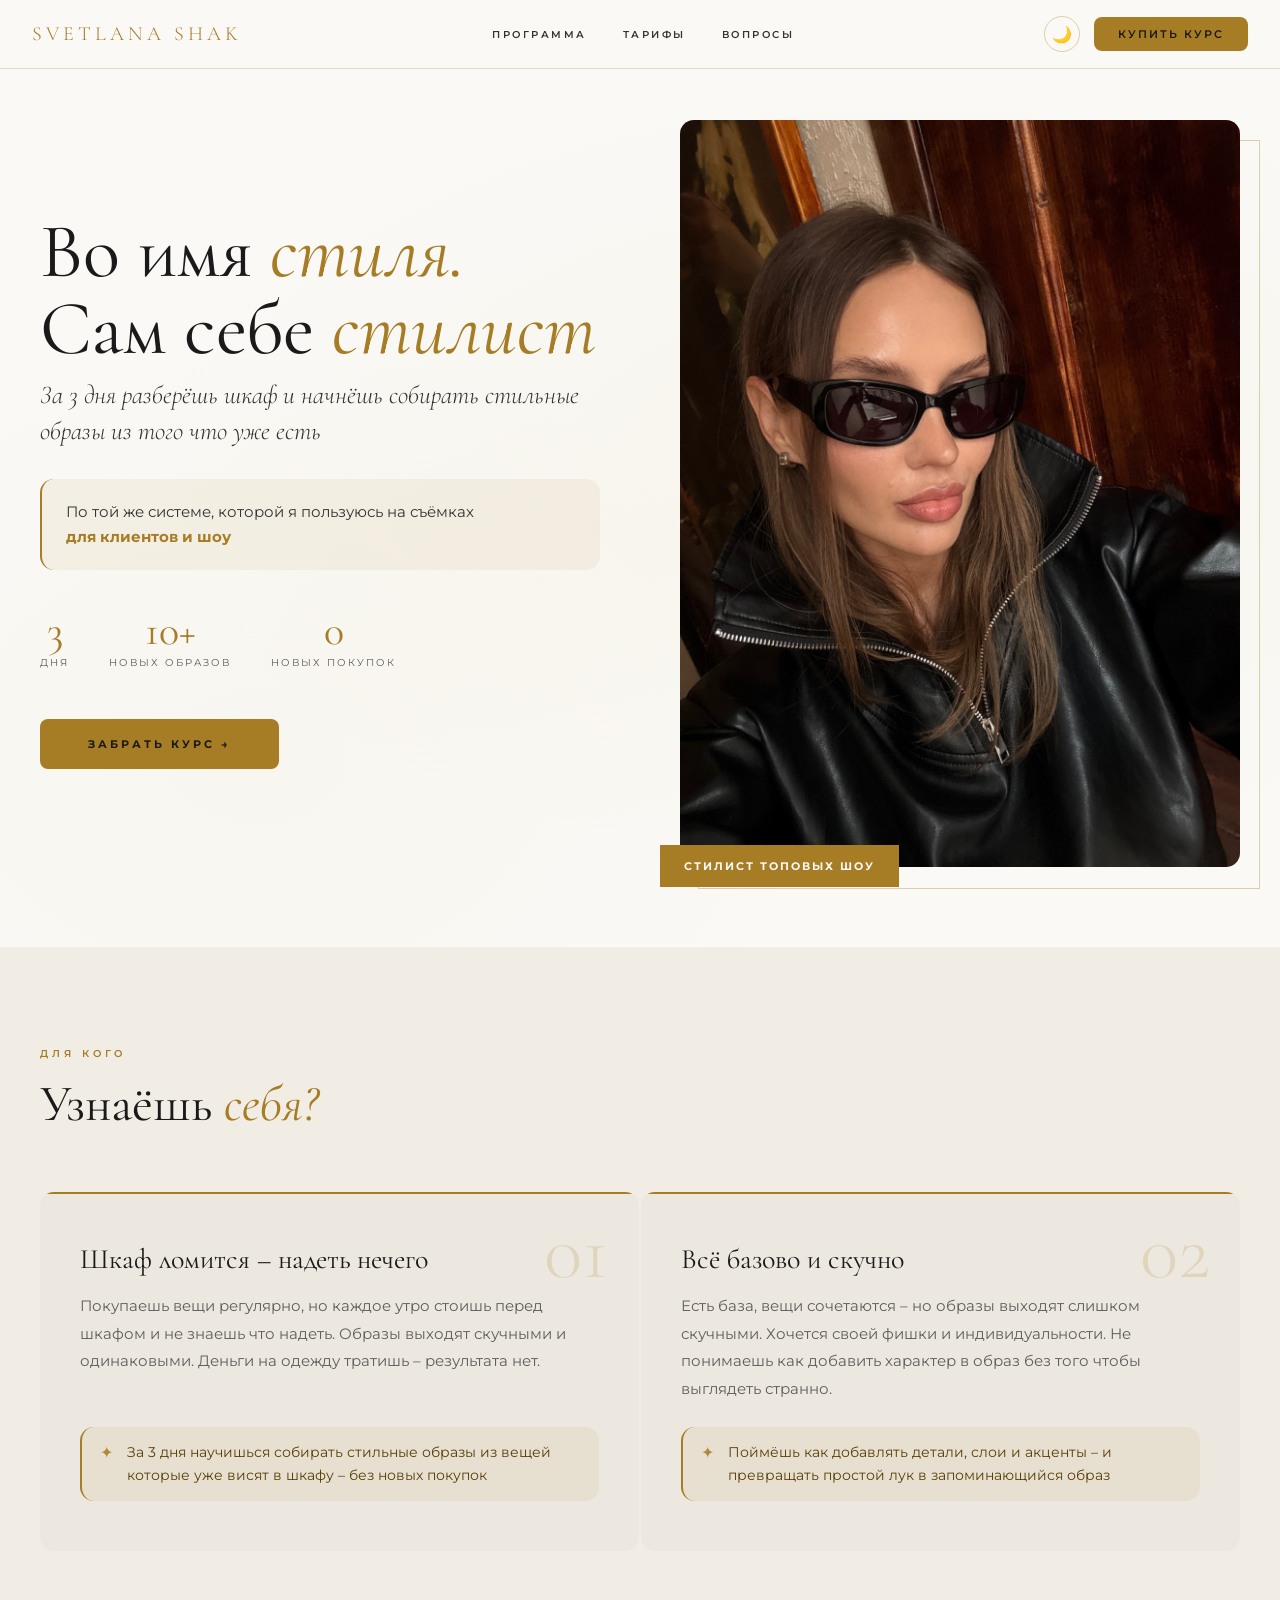
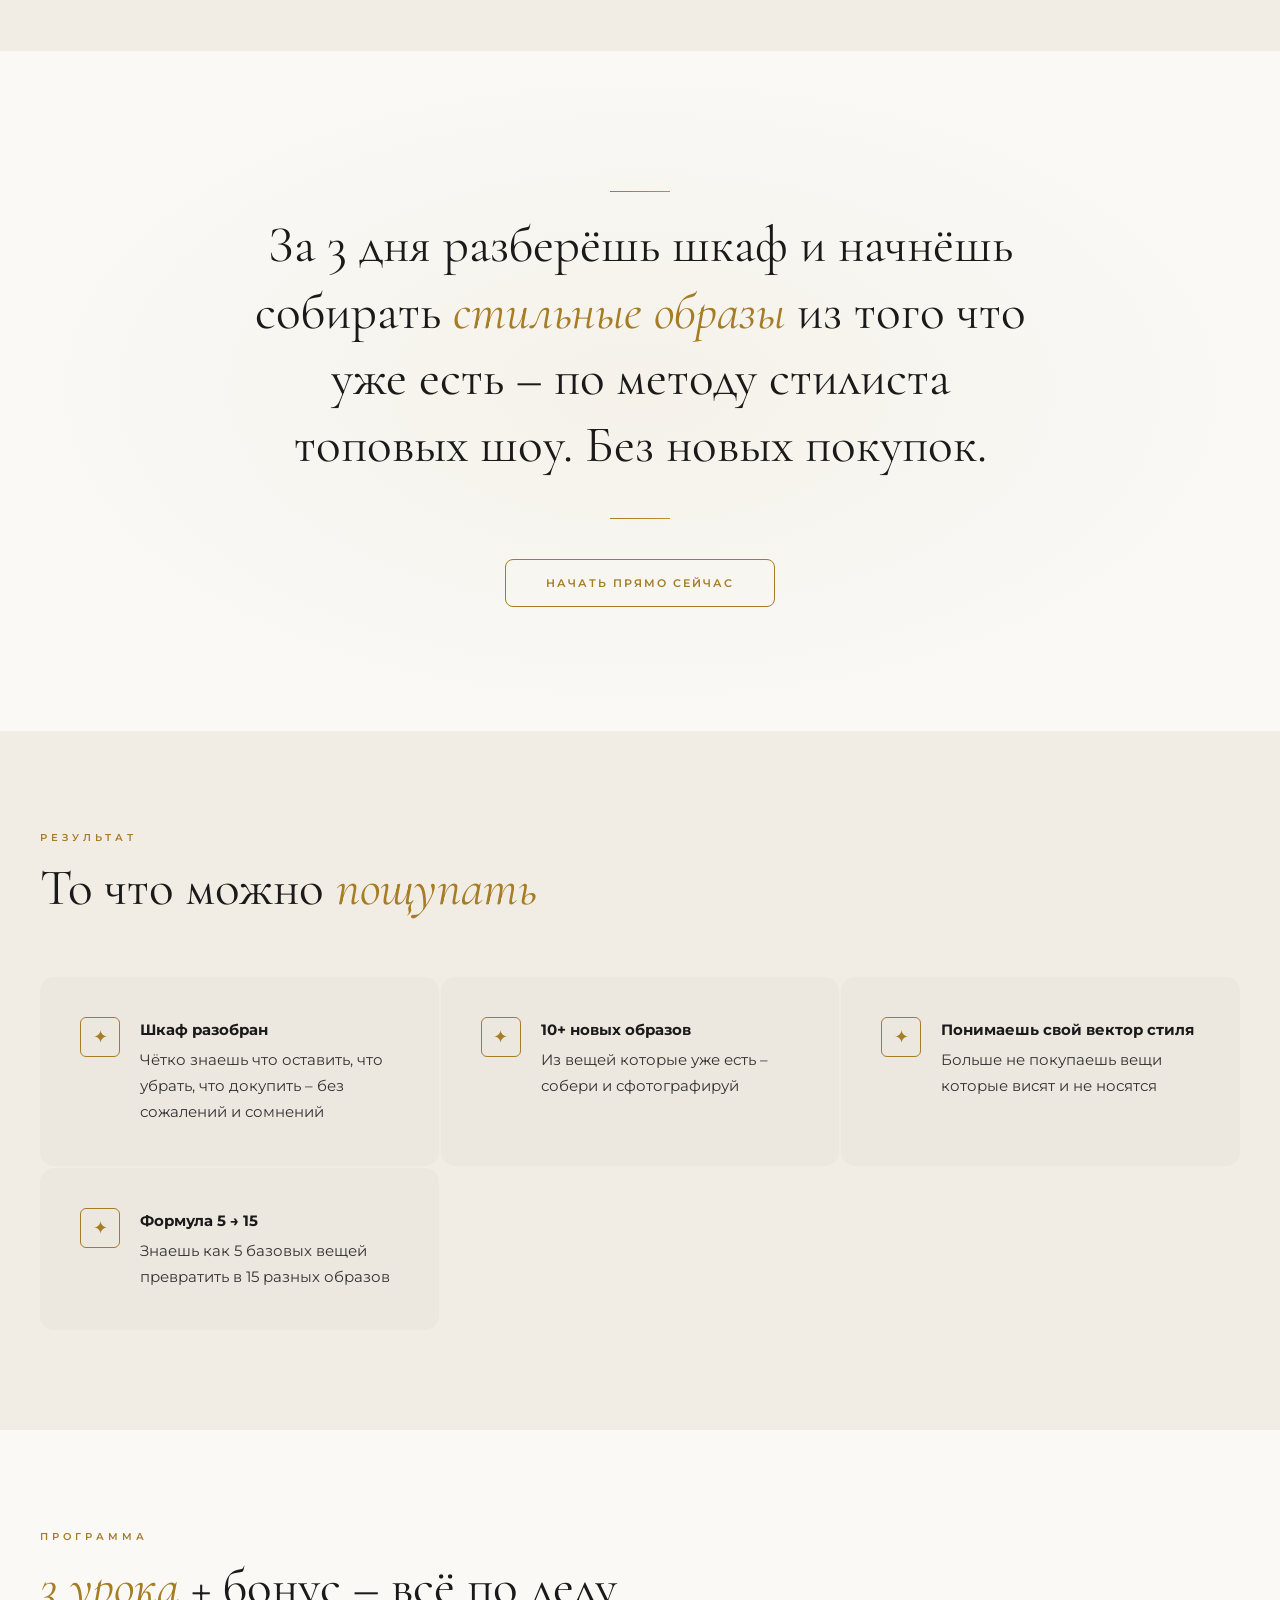
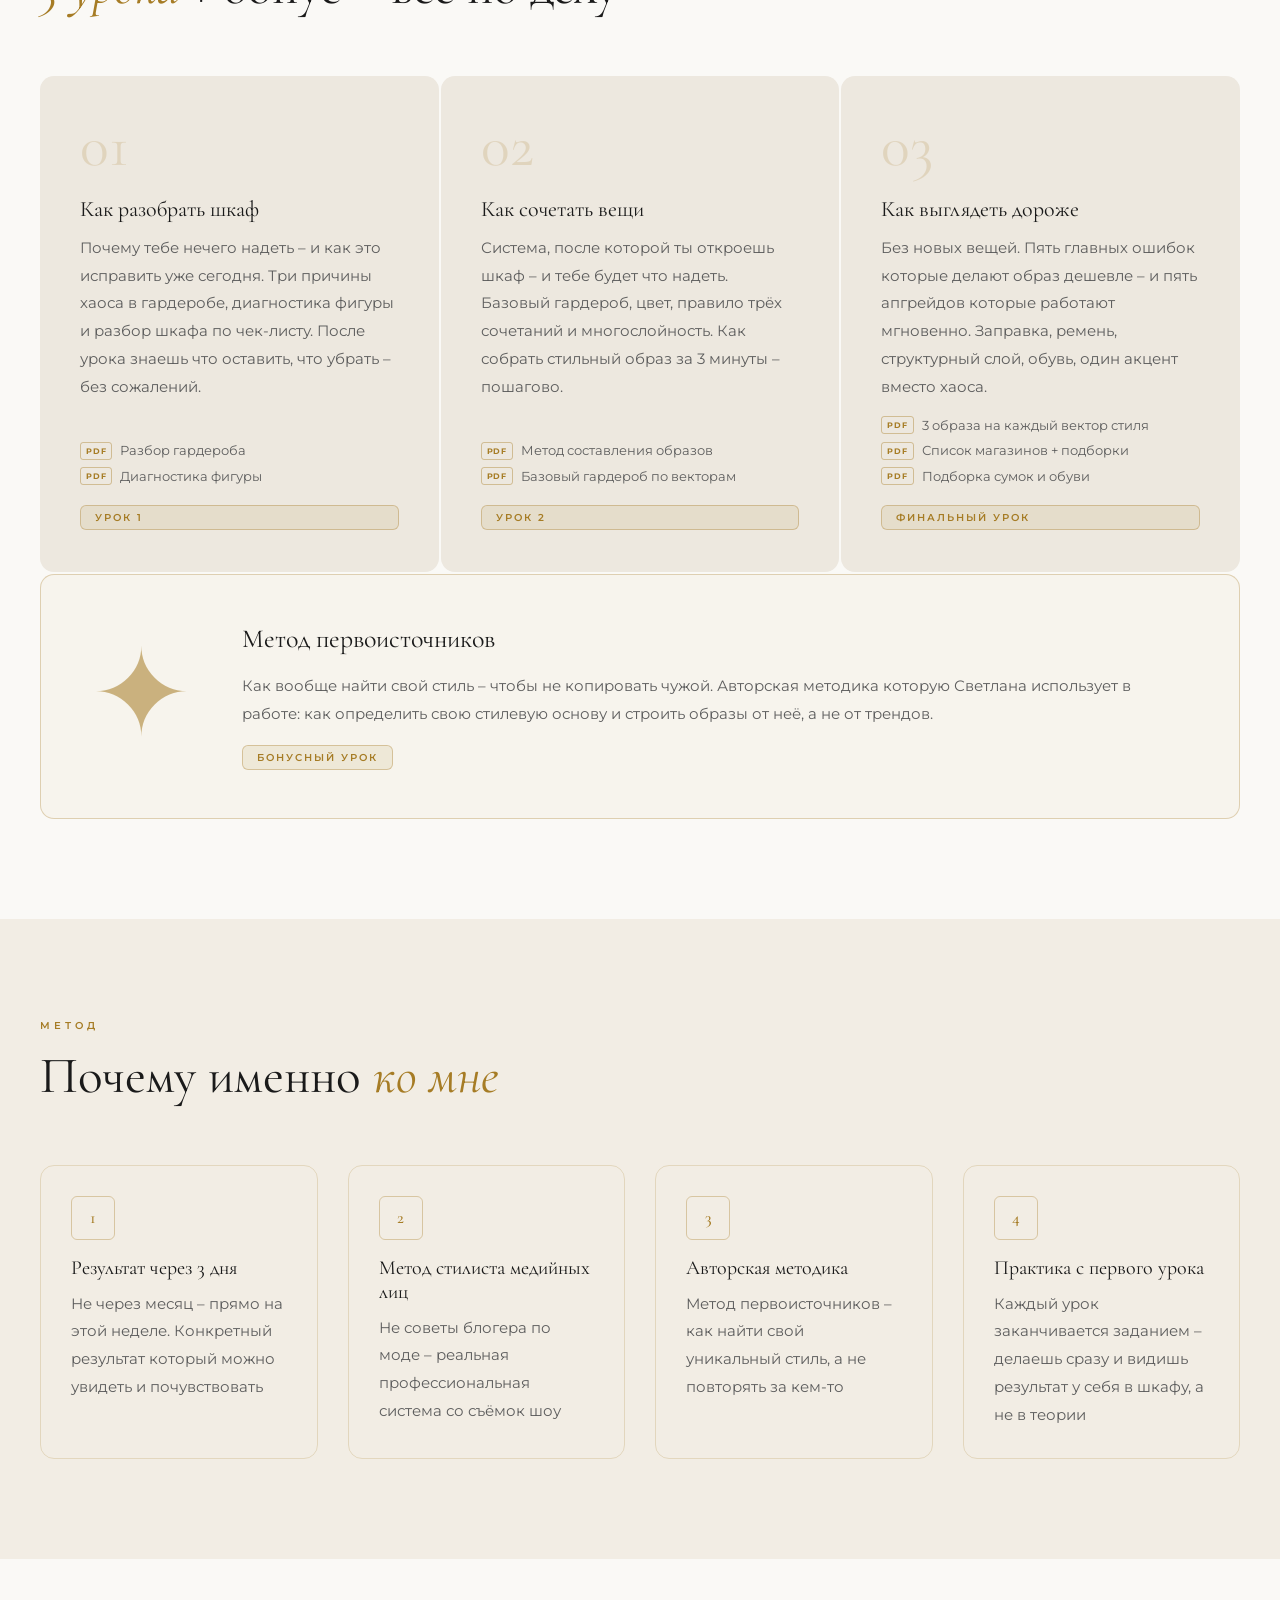
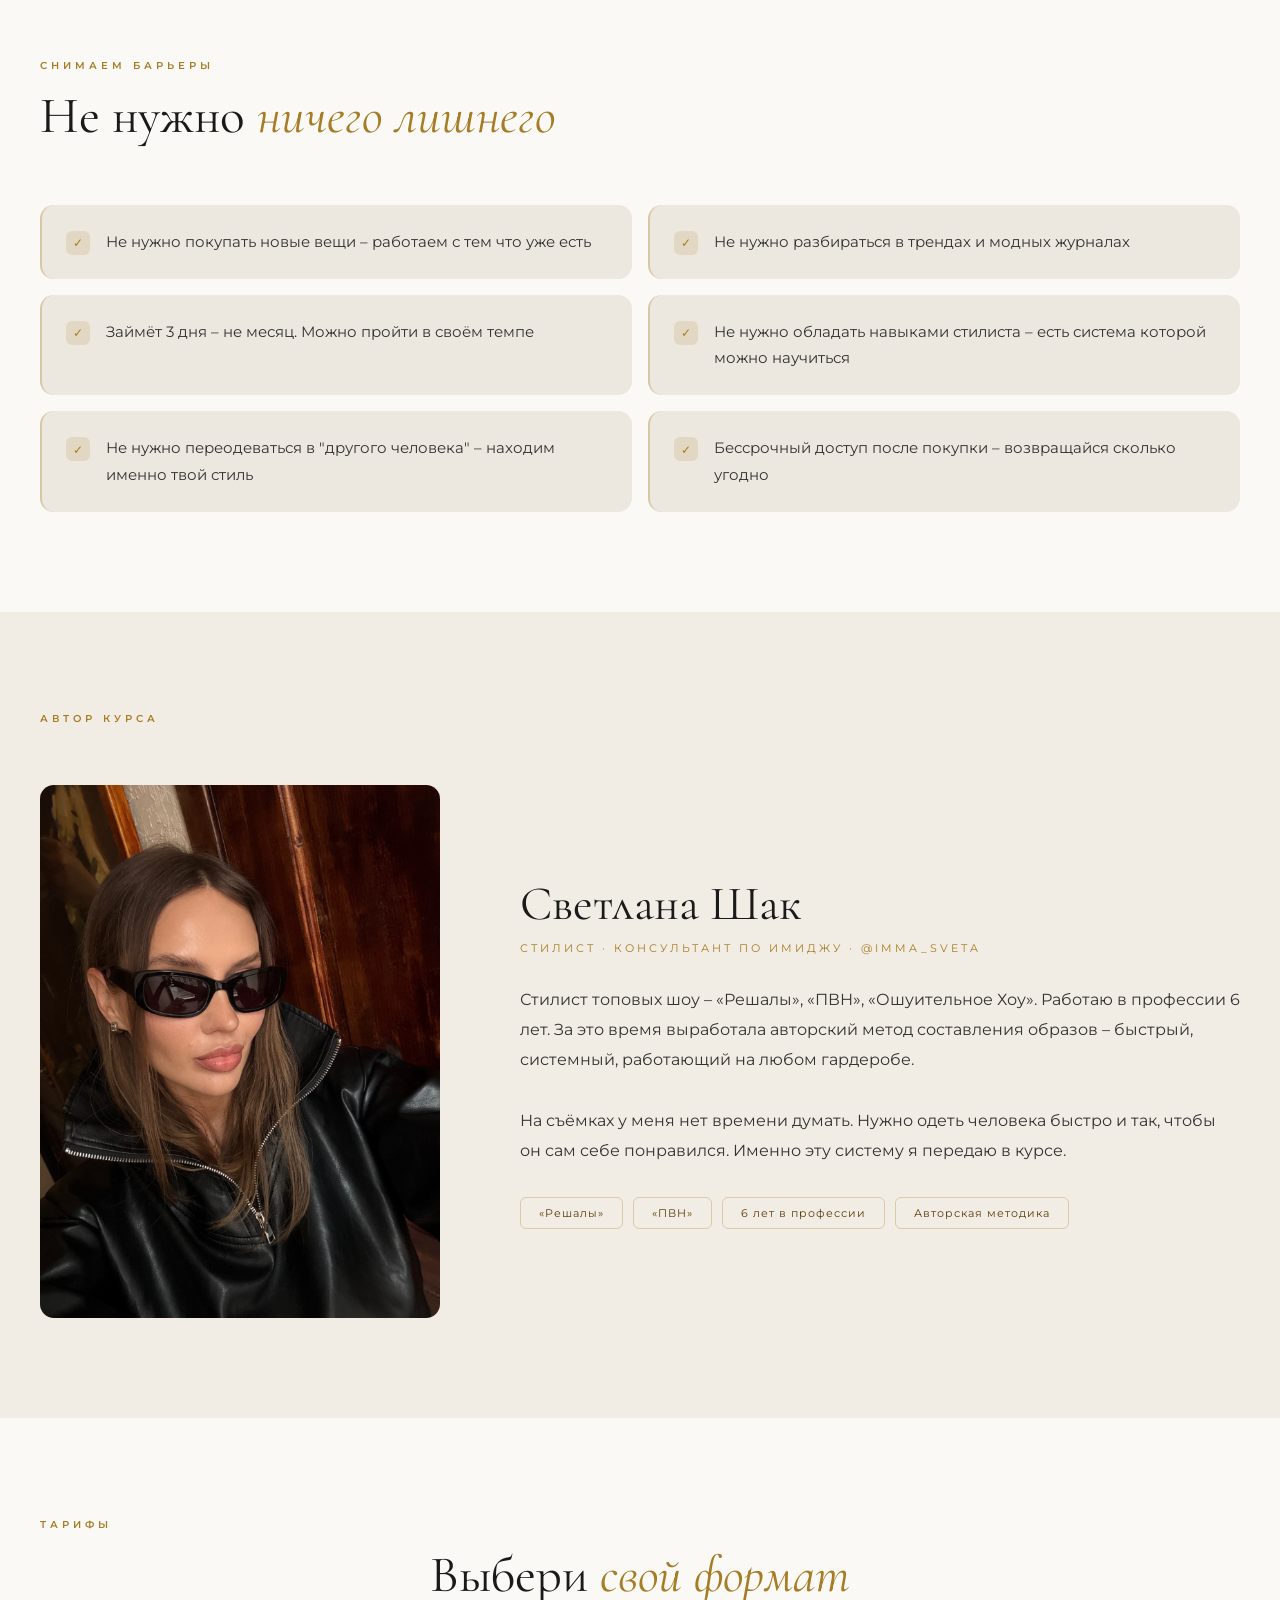
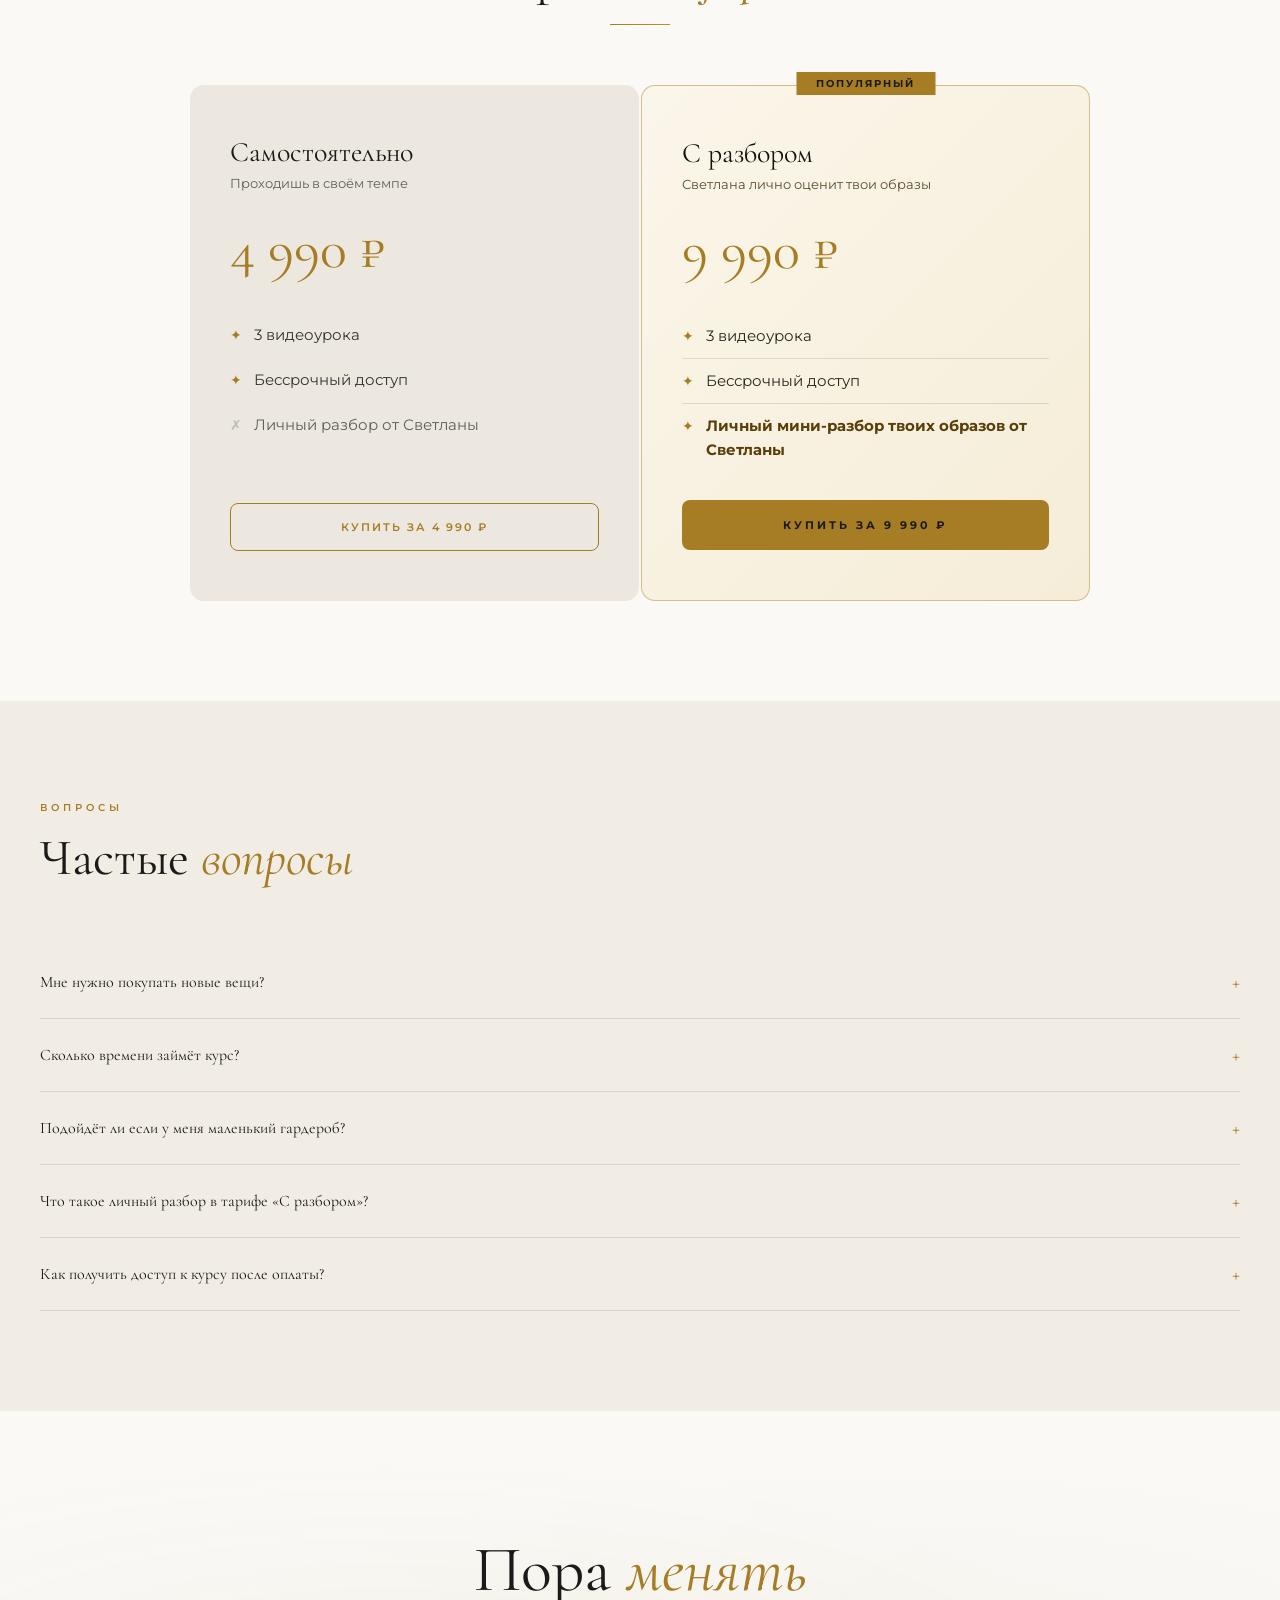
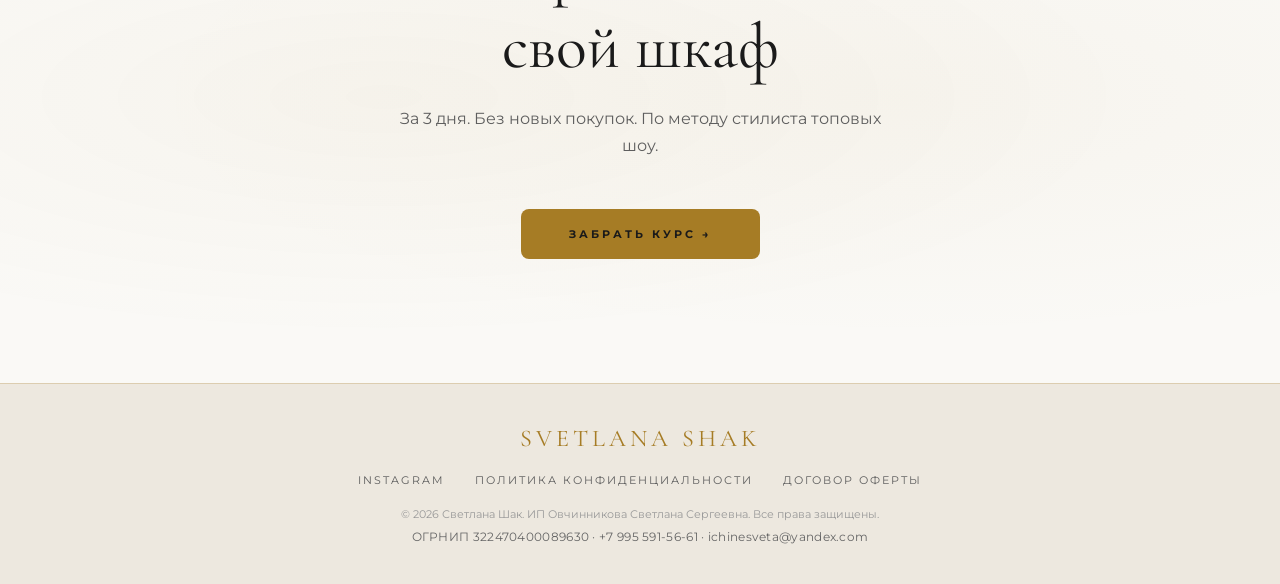
==== commit 72eda570: "Add files via upload" ====
--- a/index.html
+++ b/index.html
@@ -408,7 +408,8 @@
     <a href="policy.html">Политика конфиденциальности</a>
     <a href="oferta.html">Договор оферты</a>
   </div>
-  <div class="footer-note">© 2026 Светлана Шак. ИП Овчинникова С.С. Все права защищены.</div>
+  <div class="footer-note">© 2026 Светлана Шак. ИП Овчинникова Светлана Сергеевна. Все права защищены.</div>
+  <div class="footer-requisites">ОГРНИП 322470400089630 · +7 995 591-56-61 · ichinesveta@yandex.com</div>
 </footer>
 
 </body>
--- a/styles.css
+++ b/styles.css
@@ -824,6 +824,15 @@
   .footer-note {
     font-size: 11px; color: #888;
   }
+
+  .footer-requisites {
+    font-size: 12px;
+    color: #666;
+    margin-top: 8px;
+    letter-spacing: 0.3px;
+  }
+
+  body.dark .footer-requisites { color: #777; }
 
   /* ── SCROLL PROGRESS ── */
   #scroll-progress {
